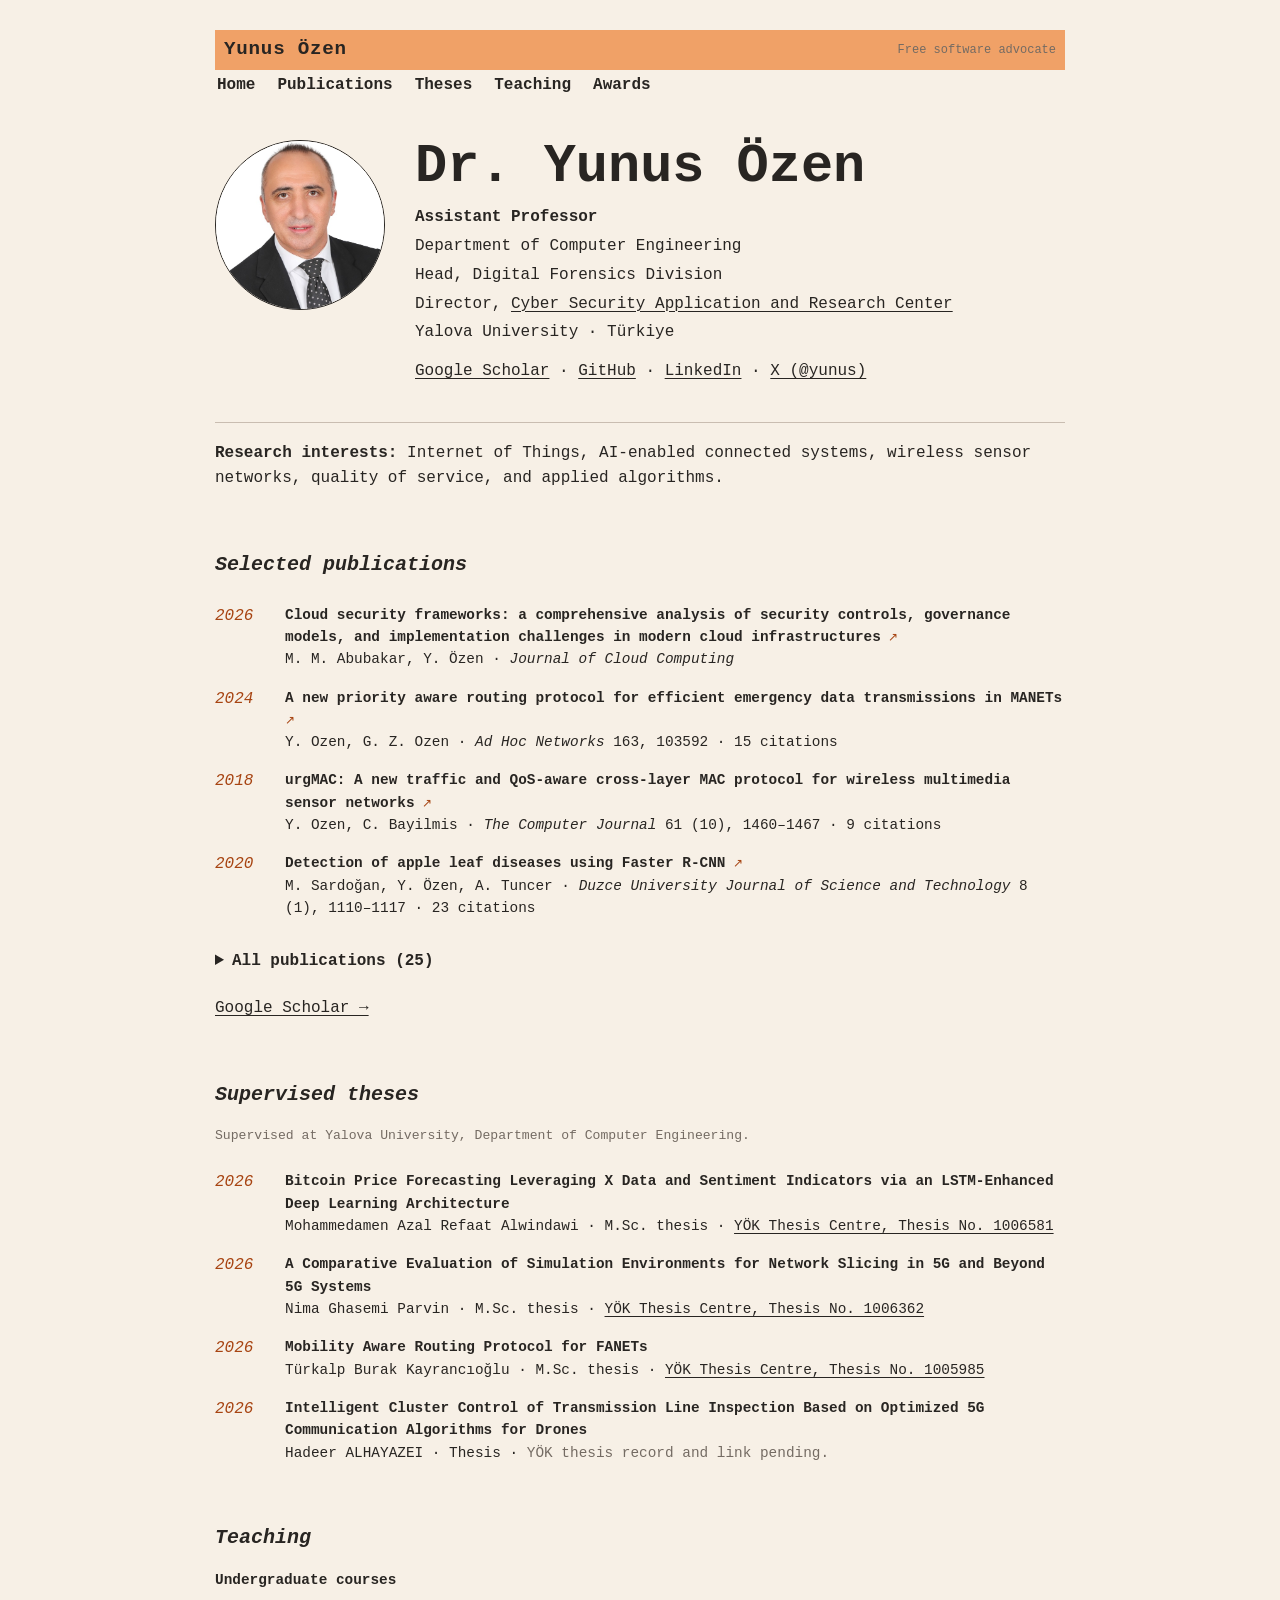
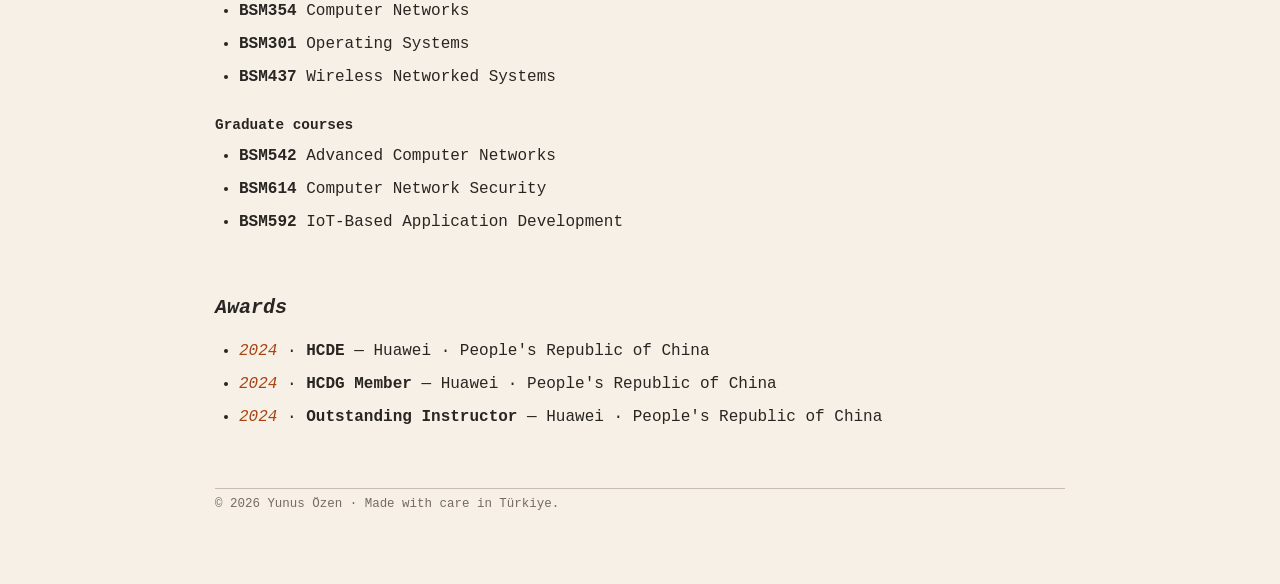
==== index.html @ 22c62c64 "Update publications from Google Scholar" ====
<!doctype html>
<html lang="en">
  <head>
    <meta charset="UTF-8" />
    <meta name="viewport" content="width=device-width, initial-scale=1" />
    <meta
      name="description"
      content="Dr. Yunus Özen — Assistant Professor in the Department of Computer Engineering at Yalova University."
    />
    <meta name="theme-color" content="#f7f0e6" />
    <meta property="og:title" content="Dr. Yunus Özen" />
    <meta property="og:description" content="Research, publications, and teaching." />
    <meta property="og:type" content="website" />
    <meta property="og:url" content="https://yunus.gen.tr/" />
    <title>Dr. Yunus Özen</title>
    <link rel="canonical" href="https://yunus.gen.tr/" />
    <link rel="stylesheet" href="styles.css" />
  </head>
  <body>
    <a class="skip-link" href="#content">Skip to content</a>

    <header class="site-header">
      <div class="header-topline">
        <a class="site-title" href="#top">Yunus Özen</a>
        <p class="site-tagline">Free software advocate</p>
      </div>
      <nav aria-label="Main navigation">
        <a href="#top">Home</a>
        <a href="#publications">Publications</a>
        <a href="#theses">Theses</a>
        <a href="#teaching">Teaching</a>
        <a href="#awards">Awards</a>
      </nav>
    </header>

    <main id="content">
      <section id="top" class="intro" aria-labelledby="page-title">
        <img
          class="profile-photo"
          src="assets/yunus-ozen.jpg"
          alt="Portrait of Dr. Yunus Özen"
          width="170"
          height="170"
        />
        <div class="profile-info">
          <h1 id="page-title">Dr. Yunus Özen</h1>
          <p><strong>Assistant Professor</strong></p>
          <p>Department of Computer Engineering</p>
          <p>Head, Digital Forensics Division</p>
          <p>
            Director,
            <a href="https://siber.yalova.edu.tr/" target="_blank" rel="noopener noreferrer"
              >Cyber Security Application and Research Center</a
            >
          </p>
          <p>Yalova University · Türkiye</p>
          <p class="links">
            <a href="https://scholar.google.com/citations?user=QwFekkYAAAAJ&hl=en"
              >Google Scholar</a
            >
            · <a href="https://github.com/yunusozen" rel="me">GitHub</a>
            ·
            <a
              href="https://www.linkedin.com/in/yunusozen/"
              target="_blank"
              rel="me noopener noreferrer"
              >LinkedIn</a
            >
            ·
            <a
              href="https://x.com/yunus"
              target="_blank"
              rel="me noopener noreferrer"
              >X (@yunus)</a
            >
          </p>
        </div>
        <p class="research-interests">
          <strong>Research interests:</strong> Internet of Things, AI-enabled connected
          systems, wireless sensor networks, quality of service, and applied algorithms.
        </p>
      </section>

      <section id="publications" aria-labelledby="publications-title">
        <h2 id="publications-title"><em>Selected publications</em></h2>

        <ul class="publication-list">
          <li>
            <time datetime="2026">2026</time>
            <span>
              <strong><a href="https://doi.org/10.1186/s13677-026-00989-0" target="_blank" rel="noopener noreferrer">Cloud security frameworks: a comprehensive analysis of security controls, governance models, and implementation challenges in modern cloud infrastructures</a></strong><br />
              M. M. Abubakar, Y. Özen · <em>Journal of Cloud Computing</em>
            </span>
          </li>
          <li>
            <time datetime="2024">2024</time>
            <span>
              <strong><a href="https://www.sciencedirect.com/science/article/pii/S1570870524002038" target="_blank" rel="noopener noreferrer">A new priority aware routing protocol for efficient emergency data transmissions in MANETs</a></strong><br />
              Y. Ozen, G. Z. Ozen · <em>Ad Hoc Networks</em> 163, 103592 · 15 citations
            </span>
          </li>
          <li>
            <time datetime="2018">2018</time>
            <span>
              <strong><a href="https://academic.oup.com/comjnl/article-abstract/61/10/1460/4781604" target="_blank" rel="noopener noreferrer">urgMAC: A new traffic and QoS-aware cross-layer MAC protocol for wireless multimedia sensor networks</a></strong><br />
              Y. Ozen, C. Bayilmis · <em>The Computer Journal</em> 61 (10), 1460–1467 · 9 citations
            </span>
          </li>
          <li>
            <time datetime="2020">2020</time>
            <span>
              <strong><a href="https://dergipark.org.tr/en/pub/dubited/article/648387?issue_id=49725" target="_blank" rel="noopener noreferrer">Detection of apple leaf diseases using Faster R-CNN</a></strong><br />
              M. Sardoğan, Y. Özen, A. Tuncer · <em>Duzce University Journal of Science and Technology</em> 8 (1), 1110–1117 · 23 citations
            </span>
          </li>
        </ul>

        <details class="all-publications">
          <summary>All publications (25)</summary>
          <ol class="full-publication-list">
            <li><time datetime="2026">2026</time><span><strong><a href="https://doi.org/10.1186/s13677-026-00989-0" target="_blank" rel="noopener noreferrer">Cloud security frameworks: a comprehensive analysis of security controls, governance models, and implementation challenges in modern cloud infrastructures</a></strong><br />M. M. Abubakar, Y. Özen · <em>Journal of Cloud Computing</em></span></li>
            <li><time datetime="2026">2026</time><span><strong><a href="https://journals.zuj.edu.jo/ijasca/PapersUploaded/2026.1.18.pdf" target="_blank" rel="noopener noreferrer">Bitcoin Price Forecasting Leveraging X Data and Sentiment Indicators Via an LSTM-Enhanced Deep Learning Architecture</a></strong><br />Y. Ozen, M. A. A. Alwindawi · 1 citation</span></li>
            <li><time datetime="2026">2026</time><span><strong><a href="https://dergipark.org.tr/en/pub/bseufbd/article/1756289" target="_blank" rel="noopener noreferrer">Data Privacy in Machine Learning: Challenges and Federated Learning Solutions</a></strong><br />G. Z. Özen, Y. Özen</span></li>
            <li><time datetime="2025">2025</time><span><strong><a href="https://advance.sagepub.com/doi/abs/10.31124/advance.175385216.61105917" target="_blank" rel="noopener noreferrer">Forecasting Bitcoin Prices Using LSTM and Sentiment Analysis: A Hybrid Deep Learning Approach with X Data</a></strong><br />Y. Ozen, M. A. Alwindawi</span></li>
            <li><time datetime="2024">2024</time><span><strong><a href="https://www.sciencedirect.com/science/article/pii/S1570870524002038" target="_blank" rel="noopener noreferrer">A new priority aware routing protocol for efficient emergency data transmissions in MANETs</a></strong><br />Y. Ozen, G. Z. Ozen · 15 citations</span></li>
            <li><time datetime="2023">2023</time><span><strong><a href="https://dergipark.org.tr/en/pub/bbd/article/1370639" target="_blank" rel="noopener noreferrer">Transformer Kodlayıcı ve Zaman-Frekans Görüntüleri Kullanarak Otomatik Uyku Evreleri Sınıflandırması</a></strong><br />G. Z. Ozen, Y. Ozen</span></li>
            <li><time datetime="2023">2023</time><span><strong><a href="https://scholar.google.com/citations?view_op=view_citation&amp;hl=en&amp;user=QwFekkYAAAAJ&amp;pagesize=100&amp;citation_for_view=QwFekkYAAAAJ:W7OEmFMy1HYC" target="_blank" rel="noopener noreferrer">Bluetooth Low Energy ile Ses Yayını ve Multimedya Destekli Haberleşme</a></strong><br />F. Balki, R. Aslantas, F. Toptas, E. Gümüşkaynak, T. Çelik, Y. Ozen</span></li>
            <li><time datetime="2022">2022</time><span><strong><a href="https://scholar.google.com/citations?view_op=view_citation&amp;hl=en&amp;user=QwFekkYAAAAJ&amp;pagesize=100&amp;citation_for_view=QwFekkYAAAAJ:YsMSGLbcyi4C" target="_blank" rel="noopener noreferrer">Giyilebilir EEG Cihazı Yardımıyla Otomatik Uyku Evrelemesi</a></strong><br />Y. Özen, G. Z. Özen</span></li>
            <li><time datetime="2022">2022</time><span><strong><a href="https://scholar.google.com/citations?view_op=view_citation&amp;hl=en&amp;user=QwFekkYAAAAJ&amp;pagesize=100&amp;citation_for_view=QwFekkYAAAAJ:eQOLeE2rZwMC" target="_blank" rel="noopener noreferrer">İnsansız Hava Aracı Sürüleri İçin Yönlendirme Protokolü Tasarımı ve Gerçeklenmesi</a></strong><br />T. B. Kayrancıoğlu, Y. Özen</span></li>
            <li><time datetime="2021">2021</time><span><strong><a href="https://scholar.google.com/citations?view_op=view_citation&amp;hl=en&amp;user=QwFekkYAAAAJ&amp;pagesize=100&amp;citation_for_view=QwFekkYAAAAJ:zYLM7Y9cAGgC" target="_blank" rel="noopener noreferrer">Artificial Bee Colony algorithm based hyper-parameter optimization for convolutional neural networks</a></strong><br />K. Özdemir, Y. Özen, A. Tuncer · 2 citations</span></li>
            <li><time datetime="2021">2021</time><span><strong><a href="https://scholar.google.com/citations?view_op=view_citation&amp;hl=en&amp;user=QwFekkYAAAAJ&amp;pagesize=100&amp;citation_for_view=QwFekkYAAAAJ:WF5omc3nYNoC" target="_blank" rel="noopener noreferrer">Sleep Analysis Using Smart Wearable Devices</a></strong><br />G. Z. Ozen, Y. Ozen</span></li>
            <li><time datetime="2020">2020</time><span><strong><a href="https://dergipark.org.tr/en/pub/dubited/article/648387?issue_id=49725" target="_blank" rel="noopener noreferrer">Detection of apple leaf diseases using Faster R-CNN</a></strong><br />M. Sardoğan, Y. Özen, A. Tuncer · 23 citations</span></li>
            <li><time datetime="2020">2020</time><span><strong><a href="https://scholar.google.com/citations?view_op=view_citation&amp;hl=en&amp;user=QwFekkYAAAAJ&amp;pagesize=100&amp;citation_for_view=QwFekkYAAAAJ:Se3iqnhoufwC" target="_blank" rel="noopener noreferrer">Faster R-CNN Kullanarak Elma Yaprağı Hastalıklarının Tespiti</a></strong><br />M. Sardoğan, Y. Özen, A. Tuncer · 6 citations</span></li>
            <li><time datetime="2020">2020</time><span><strong><a href="https://dergipark.org.tr/en/pub/saucis/issue/56299/731628" target="_blank" rel="noopener noreferrer">A Convolutional Neural Network Based on Raw Single Channel EEG for Automatic Sleep Staging</a></strong><br />G. Özen, R. Sultanov, Y. Özen, Z. Y. Güneş · 4 citations</span></li>
            <li><time datetime="2020">2020</time><span><strong><a href="https://scholar.google.com/citations?view_op=view_citation&amp;hl=en&amp;user=QwFekkYAAAAJ&amp;pagesize=100&amp;citation_for_view=QwFekkYAAAAJ:ufrVoPGSRksC" target="_blank" rel="noopener noreferrer">Hareketli-Acil Tasarsız Ağlar İçin Öncelik Farkındalıklı Yeni Bir Yönlendirme Protokolü</a></strong><br />O. Ozkaya, Y. Ozen, A. Tepecik</span></li>
            <li><time datetime="2019">2019</time><span><strong><a href="https://dergipark.org.tr/en/doi/10.16984/saufenbilder.477446" target="_blank" rel="noopener noreferrer">Performance comparison and analysis of Linux block I/O schedulers on SSD</a></strong><br />Y. Ozen, A. Yildirim · 4 citations</span></li>
            <li><time datetime="2019">2019</time><span><strong><a href="https://scholar.google.com/citations?view_op=view_citation&amp;hl=en&amp;user=QwFekkYAAAAJ&amp;pagesize=100&amp;citation_for_view=QwFekkYAAAAJ:_FxGoFyzp5QC" target="_blank" rel="noopener noreferrer">Evrişimsel Sinir Ağları ile Borsa Endeksinin Yön Tahmini</a></strong><br />Y. Özen, A. Tuncer</span></li>
            <li><time datetime="2018">2018</time><span><strong><a href="https://ieeexplore.ieee.org/abstract/document/8566635/" target="_blank" rel="noopener noreferrer">Plant leaf disease detection and classification based on CNN with LVQ algorithm</a></strong><br />M. Sardogan, A. Tuncer, Y. Ozen · 687 citations</span></li>
            <li><time datetime="2018">2018</time><span><strong><a href="https://scholar.google.com/citations?view_op=view_citation&amp;hl=en&amp;user=QwFekkYAAAAJ&amp;pagesize=100&amp;citation_for_view=QwFekkYAAAAJ:hqOjcs7Dif8C" target="_blank" rel="noopener noreferrer">2018 3rd International Conference on Computer Science and Engineering (UBMK)</a></strong><br />M. Sardogan, A. Tuncer, Y. Ozen · 16 citations</span></li>
            <li><time datetime="2018">2018</time><span><strong><a href="https://academic.oup.com/comjnl/article-abstract/61/10/1460/4781604" target="_blank" rel="noopener noreferrer">urgMAC: A new traffic and QoS-aware cross-layer MAC protocol for wireless multimedia sensor networks</a></strong><br />Y. Ozen, C. Bayilmis · 9 citations</span></li>
            <li><time datetime="2018">2018</time><span><strong><a href="https://search.proquest.com/openview/28bd0afc41b4b9f89f895906b0e08953/1?pq-origsite=gscholar&amp;cbl=2026366&amp;diss=y" target="_blank" rel="noopener noreferrer">Kablosuz Çokluortam Algılayıcı Ağlar İçin QoS Destekli ve Uyarlanabilir MAC Protokolü Tasarımı</a></strong><br />Y. Özen</span></li>
            <li><time datetime="2015">2015</time><span><strong><a href="https://ieeexplore.ieee.org/abstract/document/7182662/" target="_blank" rel="noopener noreferrer">Android based energy aware real-time location tracking system</a></strong><br />Y. Ozen, O. Ozdemir, N. Bandirmali · 9 citations</span></li>
            <li><time datetime="2015">2015</time><span><strong><a href="https://ieeexplore.ieee.org/abstract/document/7130343/" target="_blank" rel="noopener noreferrer">Two tiered service differentiation mechanism for wireless multimedia sensor network MAC layers</a></strong><br />Y. Özen, N. Bandırmalı, C. Bayılmış · 9 citations</span></li>
            <li><time datetime="2014">2014</time><span><strong><a href="https://ieeexplore.ieee.org/abstract/document/6997561/" target="_blank" rel="noopener noreferrer">Two tiered service differentiation and data rate adjustment scheme for WMSNs cross layer MAC</a></strong><br />Y. Ozen, C. Bayilmis, N. Bandirmali, I. Erturk · 6 citations</span></li>
            <li><time datetime="2011">2011</time><span><strong><a href="https://scholar.google.com/citations?view_op=view_citation&amp;hl=en&amp;user=QwFekkYAAAAJ&amp;pagesize=100&amp;citation_for_view=QwFekkYAAAAJ:Tyk-4Ss8FVUC" target="_blank" rel="noopener noreferrer">E-devlet uygulaması çalışanlarına yönelik tümleşik E-öğrenme katmanı</a></strong><br />Y. Özen</span></li>
          </ol>
        </details>

        <p>
          <a href="https://scholar.google.com/citations?user=QwFekkYAAAAJ&hl=en"
            >Google Scholar →</a
          >
        </p>
      </section>

      <section id="theses" aria-labelledby="theses-title">
        <h2 id="theses-title"><em>Supervised theses</em></h2>
        <p class="small">Supervised at Yalova University, Department of Computer Engineering.</p>

        <ol class="thesis-list">
          <li>
            <time datetime="2026">2026</time>
            <span>
              <strong>Bitcoin Price Forecasting Leveraging X Data and Sentiment Indicators via an LSTM-Enhanced Deep Learning Architecture</strong><br />
              Mohammedamen Azal Refaat Alwindawi · M.Sc. thesis ·
              <a href="https://tez.yok.gov.tr/UlusalTezMerkezi/tarama.jsp" target="_blank" rel="noopener noreferrer" aria-label="Search YÖK Thesis Centre for thesis number 1006581">YÖK Thesis Centre, Thesis No. 1006581</a>
            </span>
          </li>
          <li>
            <time datetime="2026">2026</time>
            <span>
              <strong>A Comparative Evaluation of Simulation Environments for Network Slicing in 5G and Beyond 5G Systems</strong><br />
              Nima Ghasemi Parvin · M.Sc. thesis ·
              <a href="https://tez.yok.gov.tr/UlusalTezMerkezi/tarama.jsp" target="_blank" rel="noopener noreferrer" aria-label="Search YÖK Thesis Centre for thesis number 1006362">YÖK Thesis Centre, Thesis No. 1006362</a>
            </span>
          </li>
          <li>
            <time datetime="2026">2026</time>
            <span>
              <strong>Mobility Aware Routing Protocol for FANETs</strong><br />
              Türkalp Burak Kayrancıoğlu · M.Sc. thesis ·
              <a href="https://tez.yok.gov.tr/UlusalTezMerkezi/tarama.jsp" target="_blank" rel="noopener noreferrer" aria-label="Search YÖK Thesis Centre for thesis number 1005985">YÖK Thesis Centre, Thesis No. 1005985</a>
            </span>
          </li>
          <li>
            <time datetime="2026">2026</time>
            <span>
              <strong>Intelligent Cluster Control of Transmission Line Inspection Based on Optimized 5G Communication Algorithms for Drones</strong><br />
              Hadeer ALHAYAZEI · Thesis · <span class="small">YÖK thesis record and link pending.</span>
            </span>
          </li>
        </ol>
      </section>

      <section id="teaching" aria-labelledby="teaching-title">
        <h2 id="teaching-title"><em>Teaching</em></h2>
        <div class="course-group">
          <h3>Undergraduate courses</h3>
          <ul class="course-list">
            <li><strong>BSM354</strong> Computer Networks</li>
            <li><strong>BSM301</strong> Operating Systems</li>
            <li><strong>BSM437</strong> Wireless Networked Systems</li>
          </ul>
        </div>
        <div class="course-group">
          <h3>Graduate courses</h3>
          <ul class="course-list">
            <li><strong>BSM542</strong> Advanced Computer Networks</li>
            <li><strong>BSM614</strong> Computer Network Security</li>
            <li><strong>BSM592</strong> IoT-Based Application Development</li>
          </ul>
        </div>
      </section>

      <section id="awards" aria-labelledby="awards-title">
        <h2 id="awards-title"><em>Awards</em></h2>
        <ul class="awards-list">
          <li><time datetime="2024">2024</time> · <strong>HCDE</strong> — Huawei · People's Republic of China</li>
          <li><time datetime="2024">2024</time> · <strong>HCDG Member</strong> — Huawei · People's Republic of China</li>
          <li><time datetime="2024">2024</time> · <strong>Outstanding Instructor</strong> — Huawei · People's Republic of China</li>
        </ul>
      </section>
    </main>

    <footer>
      <hr />
      <p>© <span id="year">2026</span> Yunus Özen · Made with care in Türkiye.</p>
    </footer>

    <script>
      document.querySelector("#year").textContent = new Date().getFullYear();
    </script>
  </body>
</html>
---- styles.css ----
:root {
  color-scheme: light;
  --background: #f7f0e6;
  --text: #282522;
  --muted: #746b63;
  --accent: #f0a167;
  --accent-dark: #a74412;
  --line: #c9bdb1;
  --mono: ui-monospace, "SFMono-Regular", Menlo, Monaco, Consolas, monospace;
}

* {
  box-sizing: border-box;
}

html {
  scroll-behavior: smooth;
}

body {
  width: min(850px, calc(100% - 32px));
  margin: 30px auto 70px;
  background: var(--background);
  color: var(--text);
  font-family: var(--mono);
  font-size: 16px;
  line-height: 1.55;
}

a {
  color: inherit;
  text-decoration-thickness: 1px;
  text-underline-offset: 3px;
  transition: background-color 120ms ease, color 120ms ease;
}

a:hover,
a:focus-visible {
  background-color: var(--accent);
  color: var(--text);
}

.skip-link {
  position: fixed;
  top: 10px;
  left: 10px;
  padding: 6px 10px;
  background: var(--text);
  color: white;
  transform: translateY(-160%);
}

.skip-link:focus {
  transform: translateY(0);
}

.site-header {
  margin-bottom: 42px;
}

.header-topline {
  display: flex;
  align-items: center;
  justify-content: space-between;
  gap: 18px;
  width: 100%;
  padding: 5px 9px;
  background: var(--accent);
}

.site-title {
  display: block;
  font-size: 1.2rem;
  font-weight: 700;
  letter-spacing: 0.04em;
  text-decoration: none;
}

.site-title:hover,
.site-title:focus-visible {
  background: transparent;
}

.site-tagline {
  margin: 0;
  color: var(--muted);
  font-size: 0.75rem;
  text-align: right;
}

nav {
  display: flex;
  flex-wrap: wrap;
  gap: 18px;
  padding-top: 3px;
  font-weight: 700;
}

nav a {
  padding-inline: 2px;
  text-decoration: none;
}

main > section {
  margin-bottom: 58px;
  scroll-margin-top: 24px;
}

.intro {
  display: grid;
  grid-template-columns: 170px 1fr;
  align-items: start;
  gap: 30px;
}

.profile-photo {
  width: 170px;
  height: 170px;
  border: 1px solid var(--text);
  border-radius: 50%;
  object-fit: cover;
  object-position: center 20%;
}

.profile-info p {
  margin-bottom: 4px;
}

.profile-info .links {
  margin-top: 14px;
}

.research-interests {
  grid-column: 1 / -1;
  margin: 4px 0 0;
  padding-top: 18px;
  border-top: 1px solid var(--line);
}

h1,
h2,
p {
  margin-top: 0;
}

h1 {
  margin-bottom: 12px;
  font-size: clamp(2rem, 7vw, 3.35rem);
  line-height: 1;
}

h2 {
  margin-bottom: 16px;
  font-size: 1.25rem;
}

.links {
  margin-bottom: 0;
}

.small {
  color: var(--muted);
  font-size: 0.82rem;
}

.publication-list {
  margin: 24px 0;
  padding: 0;
  list-style: none;
}

.publication-list li,
.thesis-list li {
  display: grid;
  grid-template-columns: 56px 1fr;
  gap: 14px;
  margin-bottom: 16px;
}

.publication-list time,
.thesis-list time {
  color: var(--accent-dark);
  font-style: italic;
}

.publication-list span,
.thesis-list span {
  font-size: 0.9rem;
}

.publication-list strong > a,
.full-publication-list strong > a {
  text-decoration: none;
}

.publication-list strong > a:hover,
.publication-list strong > a:focus-visible,
.full-publication-list strong > a:hover,
.full-publication-list strong > a:focus-visible {
  background-color: var(--accent);
  color: var(--text);
}

.publication-list strong > a::after,
.full-publication-list strong > a::after {
  content: " ↗";
  color: var(--accent-dark);
  font-size: 0.82em;
  font-weight: 400;
}

.all-publications {
  margin: 30px 0 22px;
}

.thesis-list {
  margin: 24px 0 0;
  padding: 0;
  list-style: none;
}

.all-publications summary {
  cursor: pointer;
  font-weight: 700;
}

.full-publication-list {
  margin: 22px 0 0;
  padding: 0;
  list-style: none;
}

.full-publication-list li {
  display: grid;
  grid-template-columns: 56px 1fr;
  gap: 14px;
  margin-bottom: 16px;
}

.full-publication-list time {
  color: var(--accent-dark);
  font-style: italic;
}

.full-publication-list span {
  font-size: 0.9rem;
}

.awards-list {
  margin: 0;
}

.awards-list time {
  color: var(--accent-dark);
  font-style: italic;
}

.course-group + .course-group {
  margin-top: 24px;
}

.course-group h3 {
  margin: 0 0 8px;
  font-size: 0.9rem;
}

.course-list {
  margin: 0;
}

ul {
  padding-left: 24px;
}

li + li {
  margin-top: 8px;
}

footer {
  color: var(--muted);
  font-size: 0.78rem;
}

hr {
  border: 0;
  border-top: 1px solid var(--line);
}

.error-page {
  display: flex;
  min-height: 75vh;
  flex-direction: column;
  justify-content: center;
}

.error-page .kicker {
  color: var(--accent-dark);
  font-weight: 700;
}

.error-page .primary-link {
  align-self: flex-start;
  padding: 5px 8px;
  background: var(--accent);
}

@media (max-width: 600px) {
  body {
    margin-top: 16px;
    font-size: 15px;
  }

  .site-header {
    margin-bottom: 34px;
  }

  .header-topline {
    align-items: center;
    flex-direction: row;
    gap: 12px;
  }

  .site-tagline {
    font-size: 0.66rem;
    text-align: right;
  }

  .intro {
    grid-template-columns: 1fr;
    gap: 22px;
  }

  .profile-photo {
    width: 132px;
    height: 132px;
  }

  .publication-list li,
  .thesis-list li {
    grid-template-columns: 48px 1fr;
    gap: 10px;
  }

  .full-publication-list li {
    grid-template-columns: 48px 1fr;
    gap: 10px;
  }
}

@media (prefers-reduced-motion: reduce) {
  html {
    scroll-behavior: auto;
  }
}
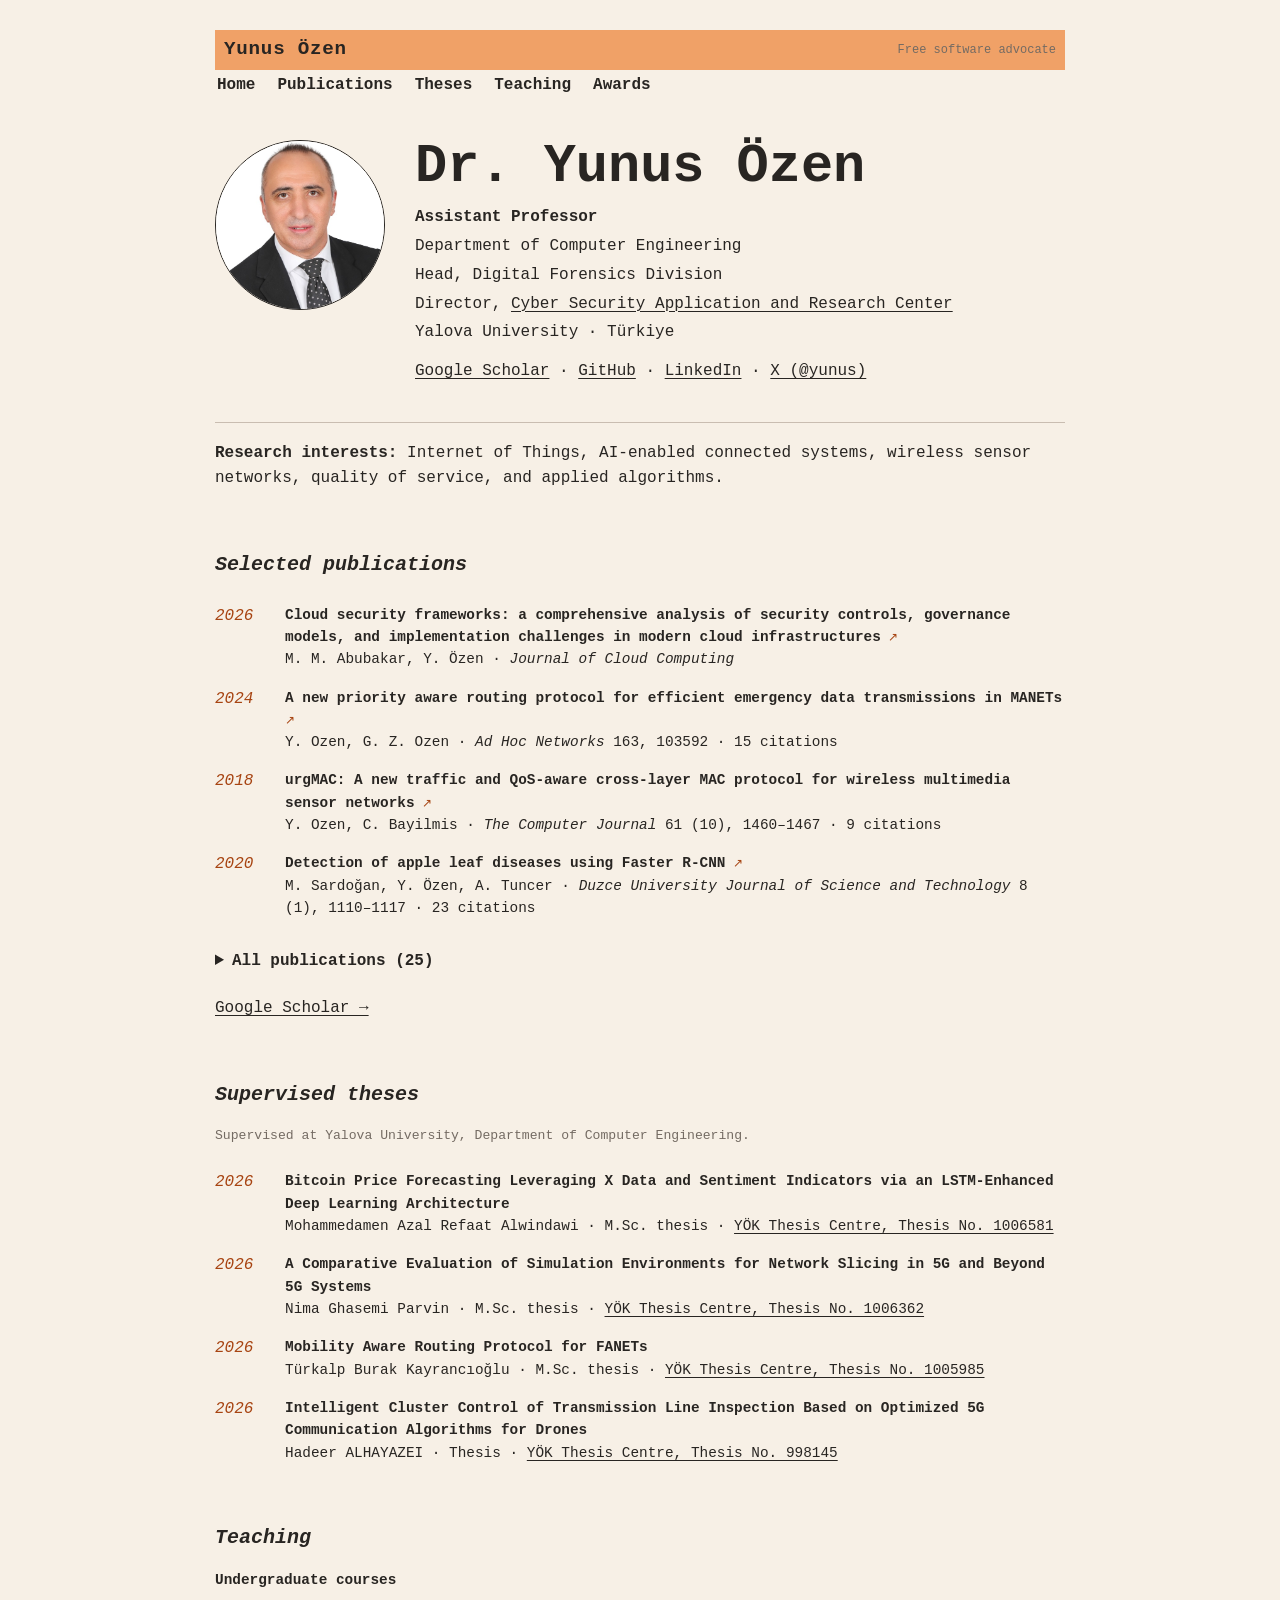
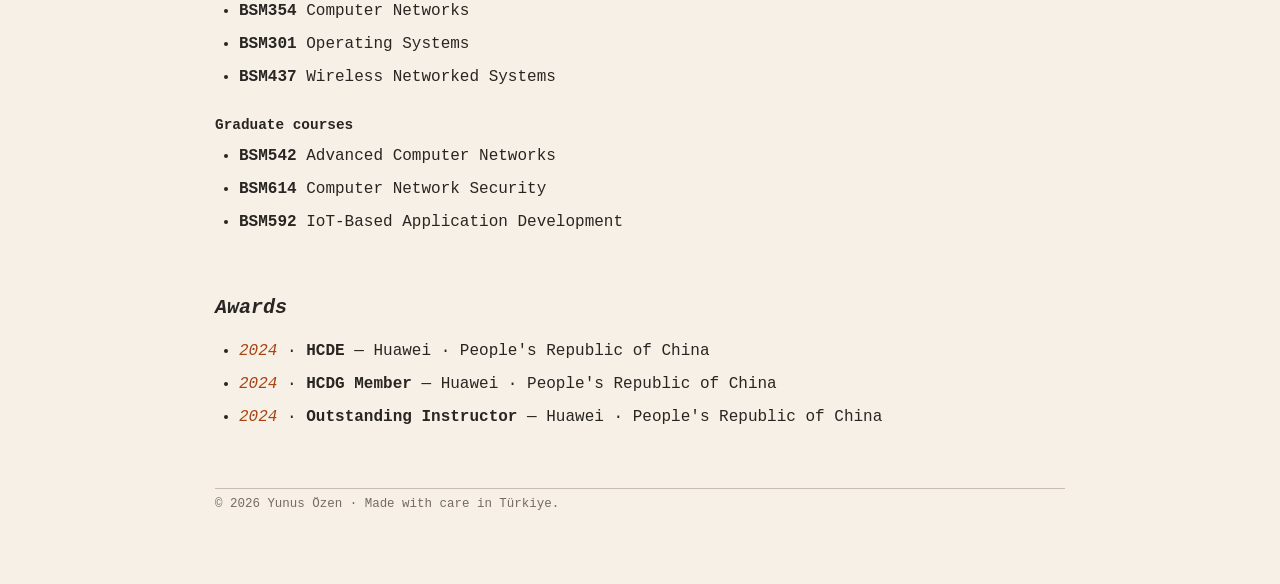
==== commit 4cf3fc42: "Add Hadeer thesis record" ====
--- a/index.html
+++ b/index.html
@@ -186,7 +186,8 @@
             <time datetime="2026">2026</time>
             <span>
               <strong>Intelligent Cluster Control of Transmission Line Inspection Based on Optimized 5G Communication Algorithms for Drones</strong><br />
-              Hadeer ALHAYAZEI · Thesis · <span class="small">YÖK thesis record and link pending.</span>
+              Hadeer ALHAYAZEI · Thesis ·
+              <a href="https://tez.yok.gov.tr/UlusalTezMerkezi/tarama.jsp" target="_blank" rel="noopener noreferrer" aria-label="Search YÖK Thesis Centre for thesis number 998145">YÖK Thesis Centre, Thesis No. 998145</a>
             </span>
           </li>
         </ol>
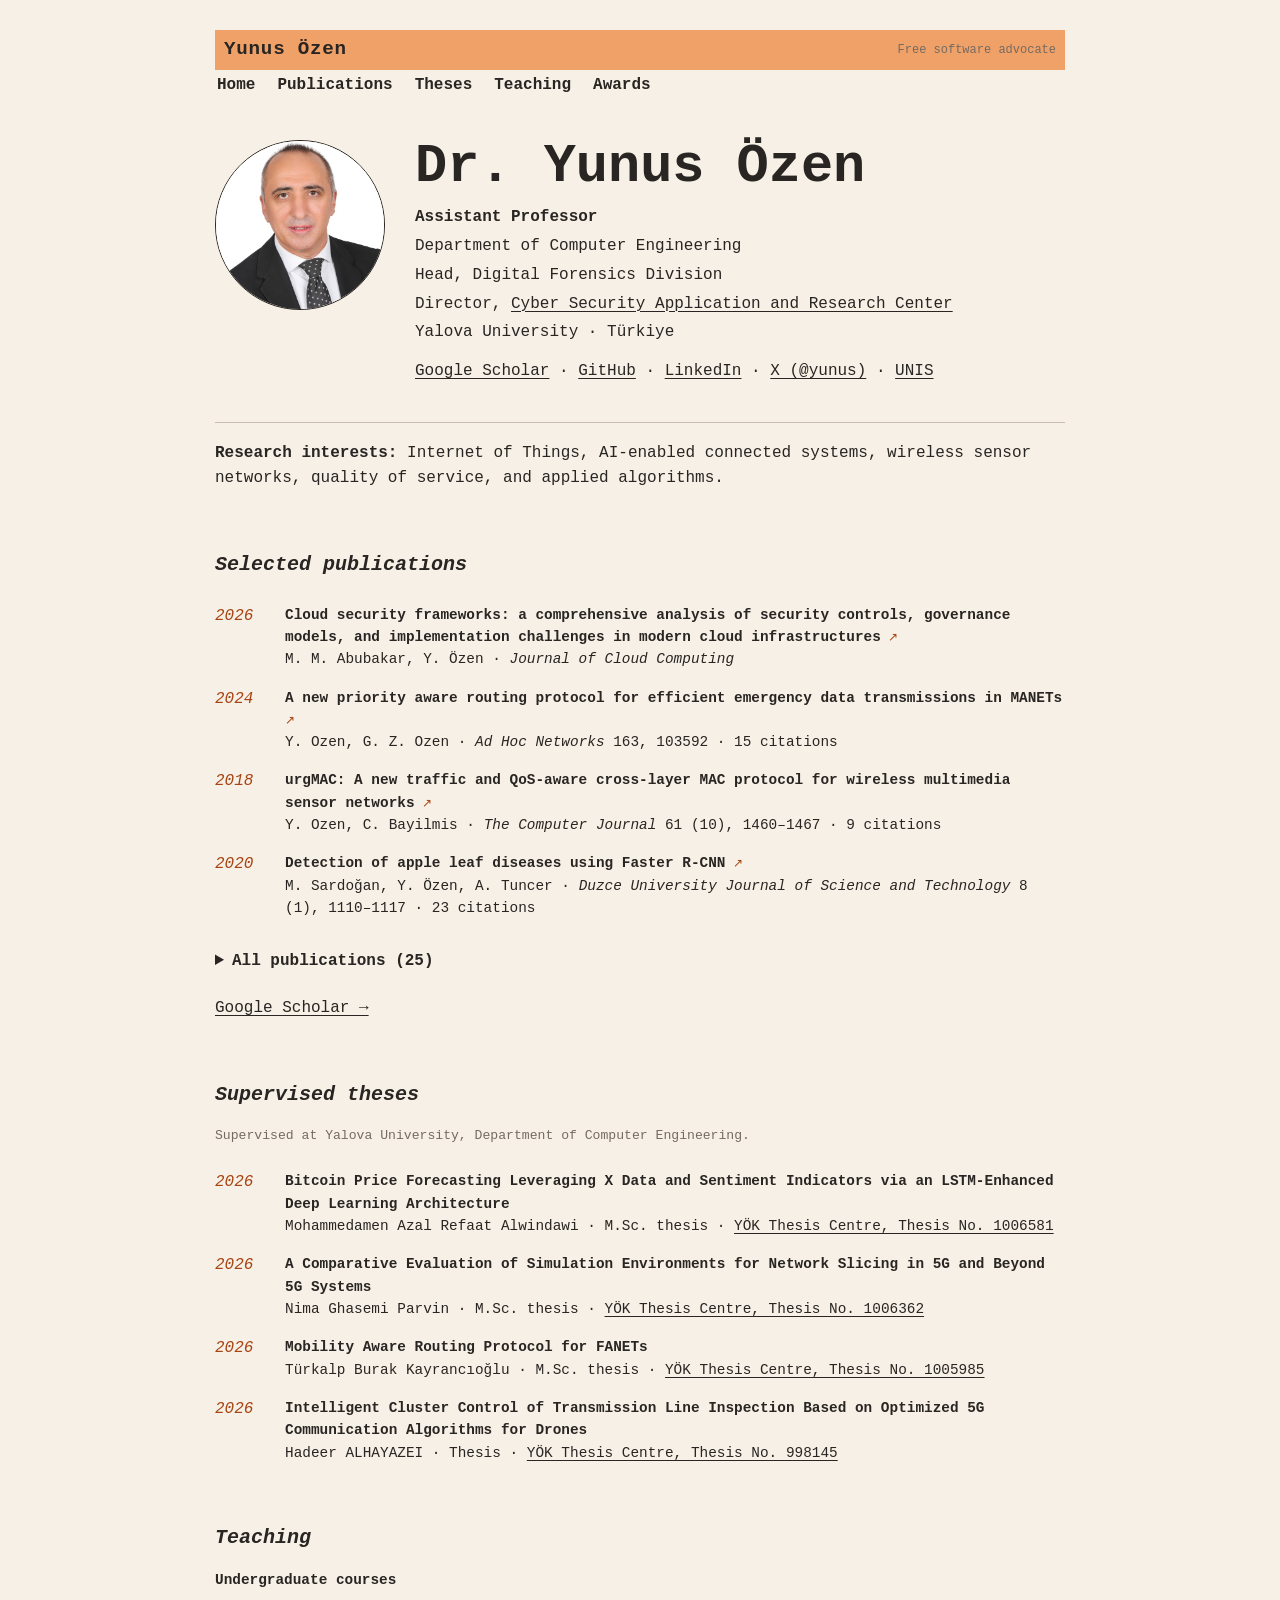
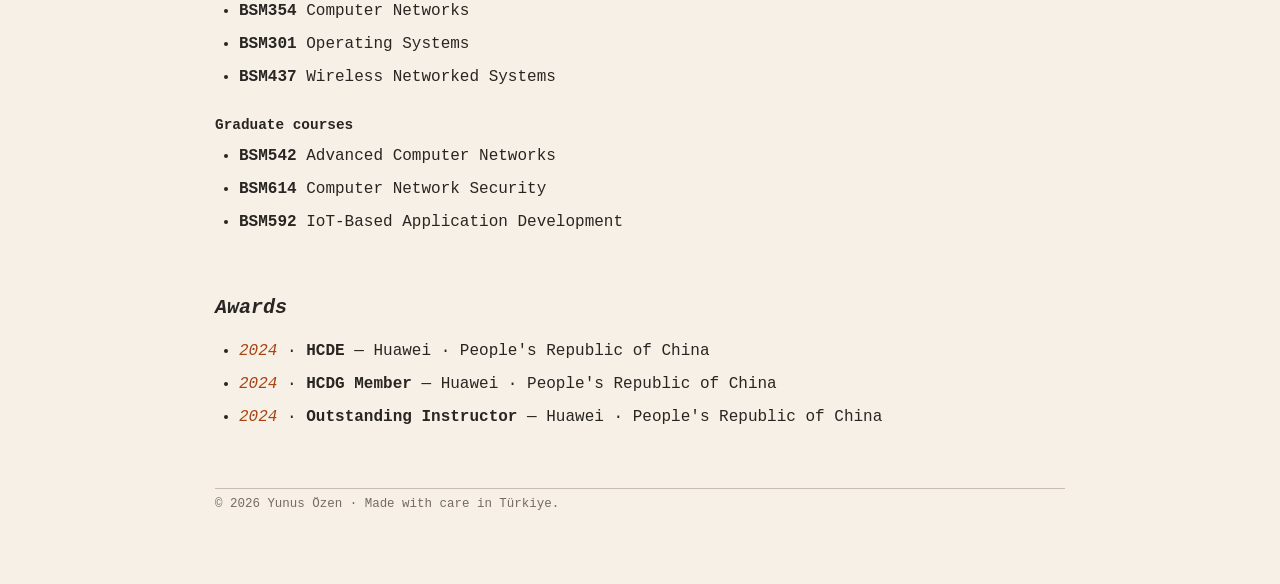
==== commit 6d950116: "Add UNIS profile link" ====
--- a/index.html
+++ b/index.html
@@ -72,6 +72,13 @@
               target="_blank"
               rel="me noopener noreferrer"
               >X (@yunus)</a
+            >
+            ·
+            <a
+              href="https://unis.yalova.edu.tr/akademisyen-detay/yunus.ozen/lang=en"
+              target="_blank"
+              rel="me noopener noreferrer"
+              >UNIS</a
             >
           </p>
         </div>
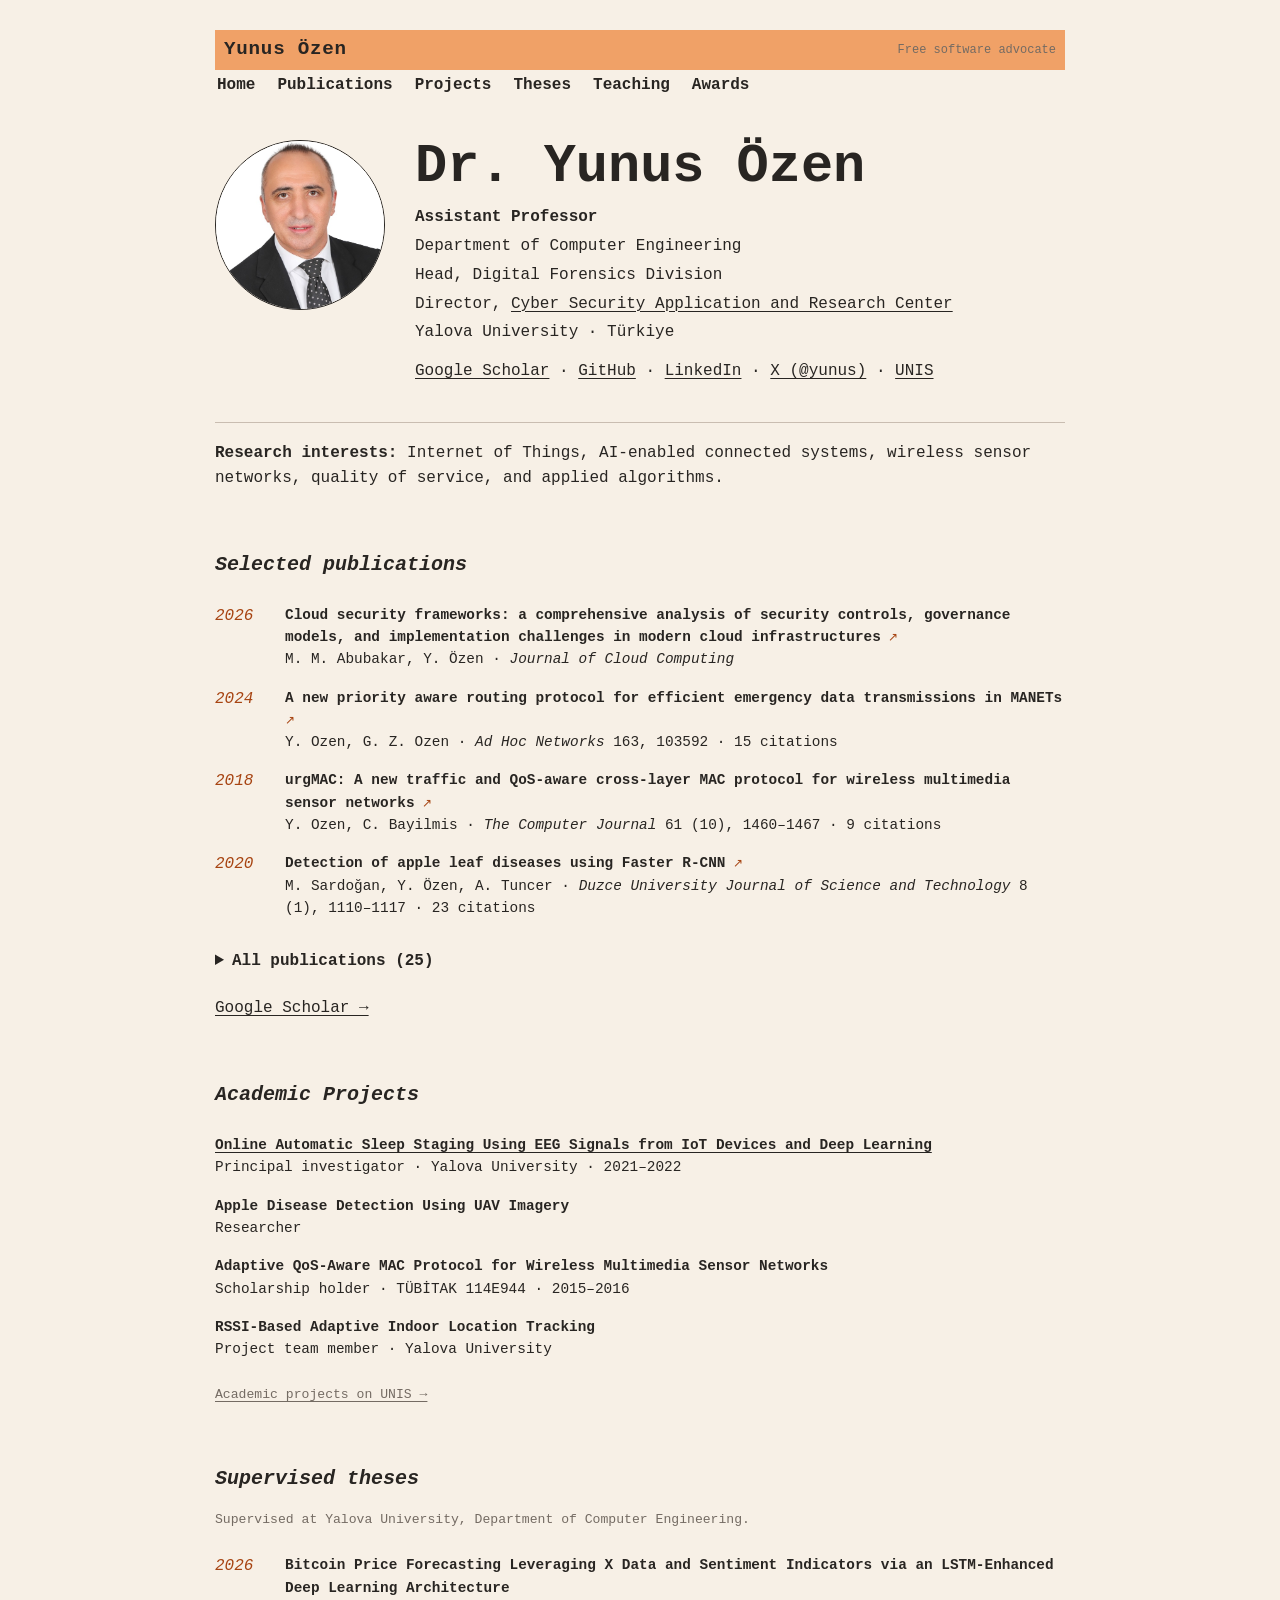
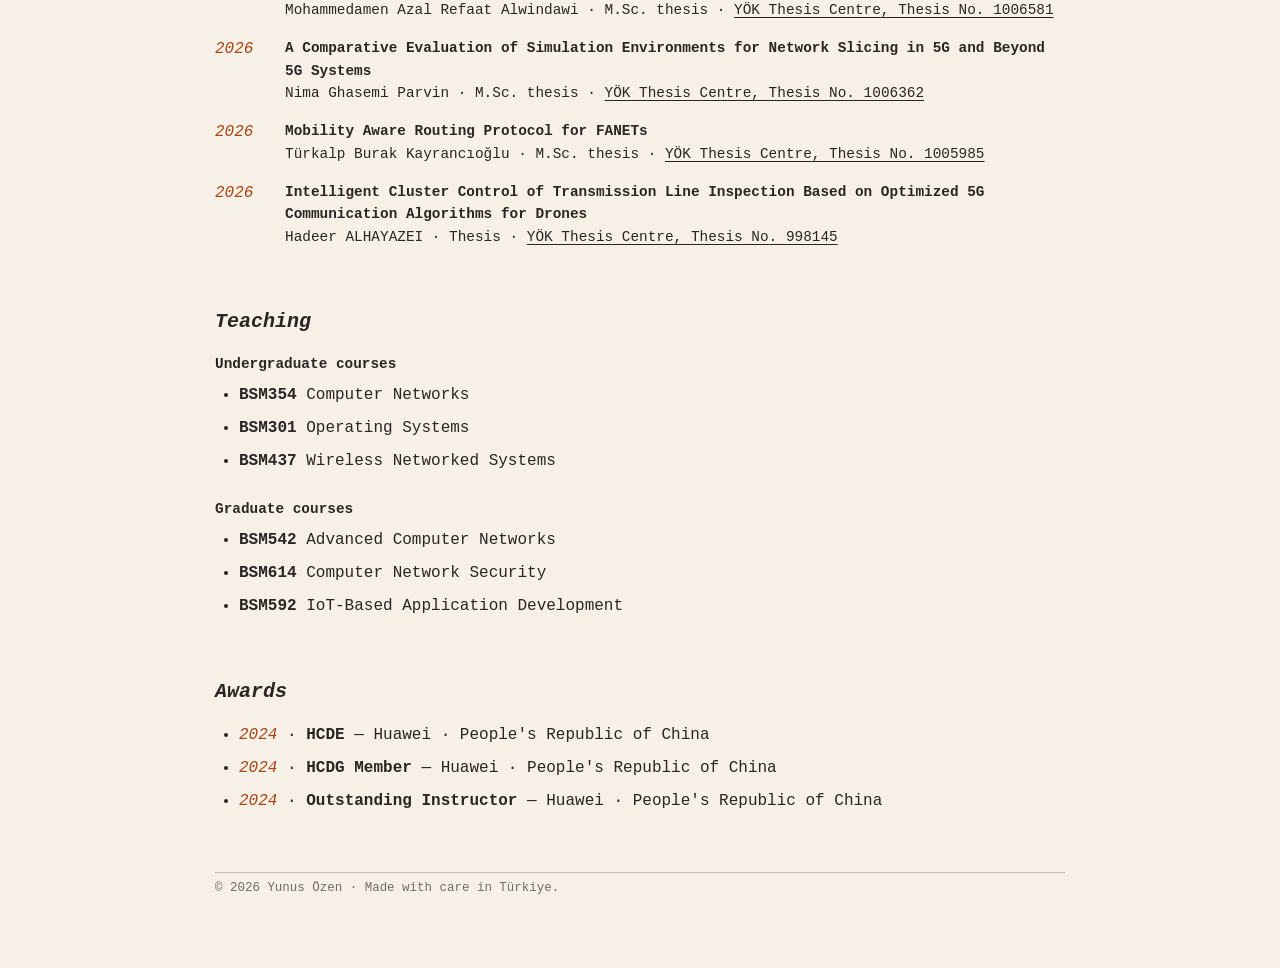
==== commit 68757c35: "Add academic projects section" ====
--- a/index.html
+++ b/index.html
@@ -27,6 +27,7 @@
       <nav aria-label="Main navigation">
         <a href="#top">Home</a>
         <a href="#publications">Publications</a>
+        <a href="#projects">Projects</a>
         <a href="#theses">Theses</a>
         <a href="#teaching">Teaching</a>
         <a href="#awards">Awards</a>
@@ -160,6 +161,29 @@
         </p>
       </section>
 
+      <section id="projects" aria-labelledby="projects-title">
+        <h2 id="projects-title"><em>Academic Projects</em></h2>
+        <ul class="project-list">
+          <li>
+            <strong><a href="https://unis.yalova.edu.tr/proje-detay/2_CJSnDm_11/nesnelerin-interneti-cihazlarindan-elde-edilen-eeg-sinyalleri-kullanilarak-derin-ogrenme-aglari-ile-otomatik-uyku-evrelemesi-yapan-cevrimici-sistemin-tasarimi-ve-gerceklestirilmesi" target="_blank" rel="noopener noreferrer">Online Automatic Sleep Staging Using EEG Signals from IoT Devices and Deep Learning</a></strong><br />
+            Principal investigator · Yalova University · 2021–2022
+          </li>
+          <li>
+            <strong>Apple Disease Detection Using UAV Imagery</strong><br />
+            Researcher
+          </li>
+          <li>
+            <strong>Adaptive QoS-Aware MAC Protocol for Wireless Multimedia Sensor Networks</strong><br />
+            Scholarship holder · TÜBİTAK 114E944 · 2015–2016
+          </li>
+          <li>
+            <strong>RSSI-Based Adaptive Indoor Location Tracking</strong><br />
+            Project team member · Yalova University
+          </li>
+        </ul>
+        <p class="small"><a href="https://unis.yalova.edu.tr/akademisyen-detay/calismalar/yunus.ozen/Tur%3DKisiProje" target="_blank" rel="noopener noreferrer">Academic projects on UNIS →</a></p>
+      </section>
+
       <section id="theses" aria-labelledby="theses-title">
         <h2 id="theses-title"><em>Supervised theses</em></h2>
         <p class="small">Supervised at Yalova University, Department of Computer Engineering.</p>
--- a/styles.css
+++ b/styles.css
@@ -219,6 +219,17 @@
   list-style: none;
 }
 
+.project-list {
+  margin: 24px 0;
+  padding: 0;
+  list-style: none;
+  font-size: 0.9rem;
+}
+
+.project-list li + li {
+  margin-top: 16px;
+}
+
 .all-publications summary {
   cursor: pointer;
   font-weight: 700;
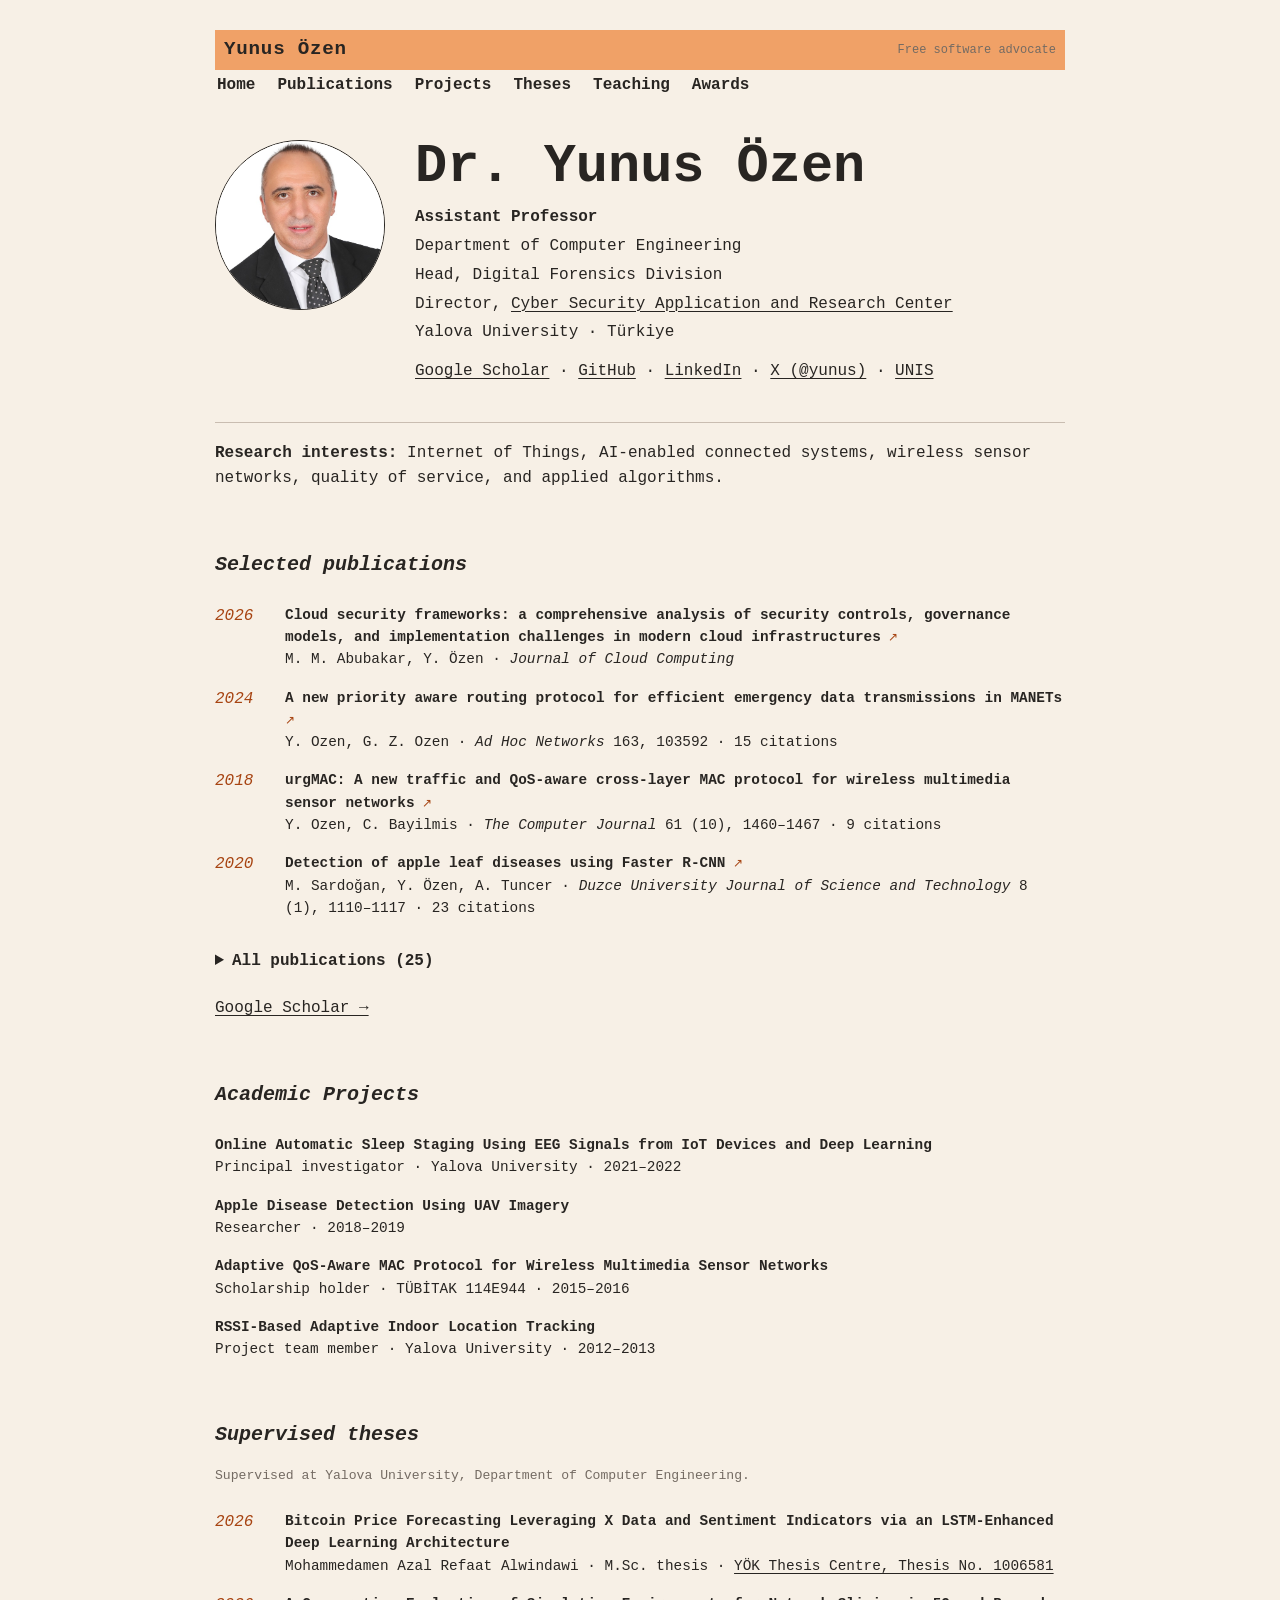
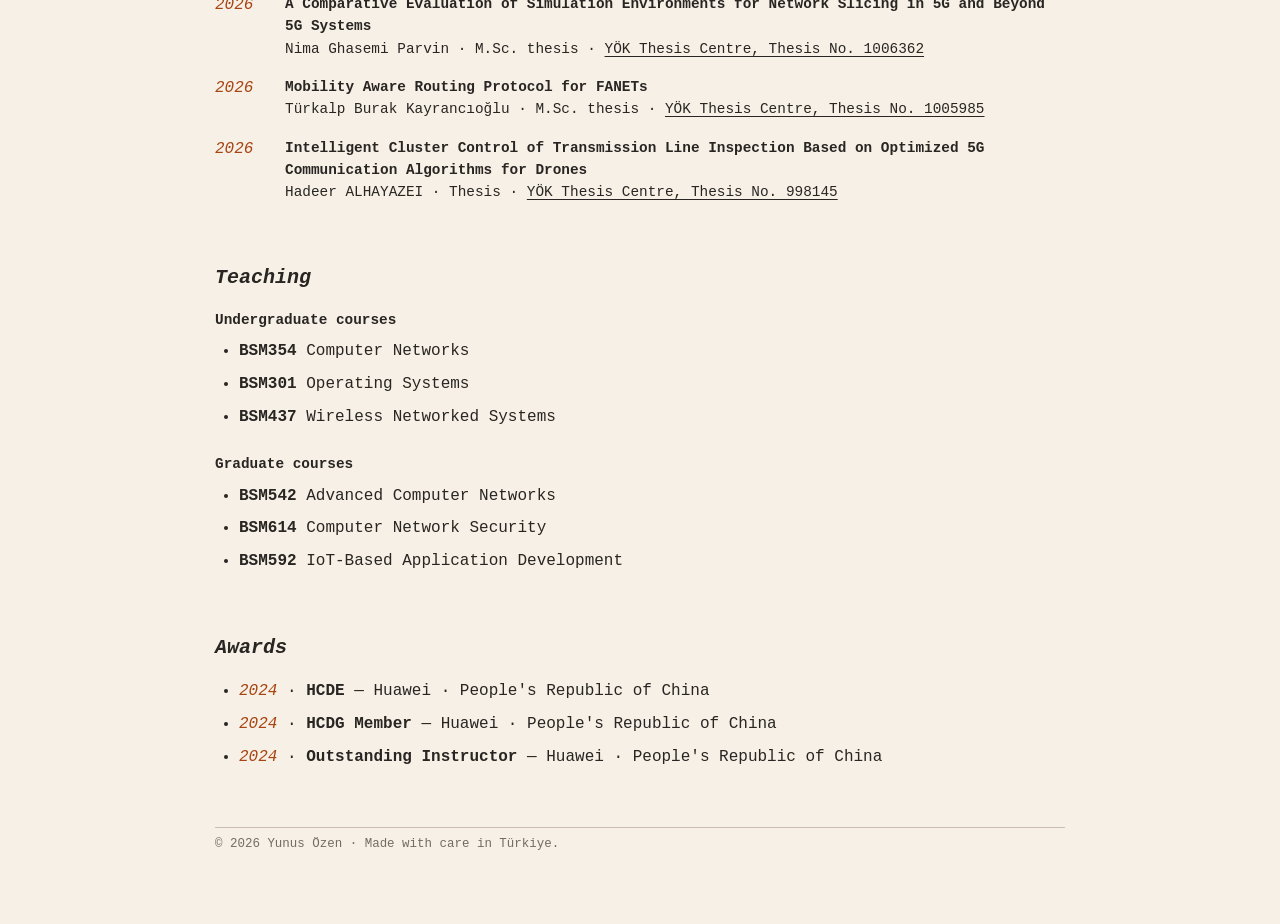
==== commit e94e1767: "Show project years without UNIS links" ====
--- a/index.html
+++ b/index.html
@@ -165,12 +165,12 @@
         <h2 id="projects-title"><em>Academic Projects</em></h2>
         <ul class="project-list">
           <li>
-            <strong><a href="https://unis.yalova.edu.tr/proje-detay/2_CJSnDm_11/nesnelerin-interneti-cihazlarindan-elde-edilen-eeg-sinyalleri-kullanilarak-derin-ogrenme-aglari-ile-otomatik-uyku-evrelemesi-yapan-cevrimici-sistemin-tasarimi-ve-gerceklestirilmesi" target="_blank" rel="noopener noreferrer">Online Automatic Sleep Staging Using EEG Signals from IoT Devices and Deep Learning</a></strong><br />
+            <strong>Online Automatic Sleep Staging Using EEG Signals from IoT Devices and Deep Learning</strong><br />
             Principal investigator · Yalova University · 2021–2022
           </li>
           <li>
             <strong>Apple Disease Detection Using UAV Imagery</strong><br />
-            Researcher
+            Researcher · 2018–2019
           </li>
           <li>
             <strong>Adaptive QoS-Aware MAC Protocol for Wireless Multimedia Sensor Networks</strong><br />
@@ -178,10 +178,9 @@
           </li>
           <li>
             <strong>RSSI-Based Adaptive Indoor Location Tracking</strong><br />
-            Project team member · Yalova University
+            Project team member · Yalova University · 2012–2013
           </li>
         </ul>
-        <p class="small"><a href="https://unis.yalova.edu.tr/akademisyen-detay/calismalar/yunus.ozen/Tur%3DKisiProje" target="_blank" rel="noopener noreferrer">Academic projects on UNIS →</a></p>
       </section>
 
       <section id="theses" aria-labelledby="theses-title">
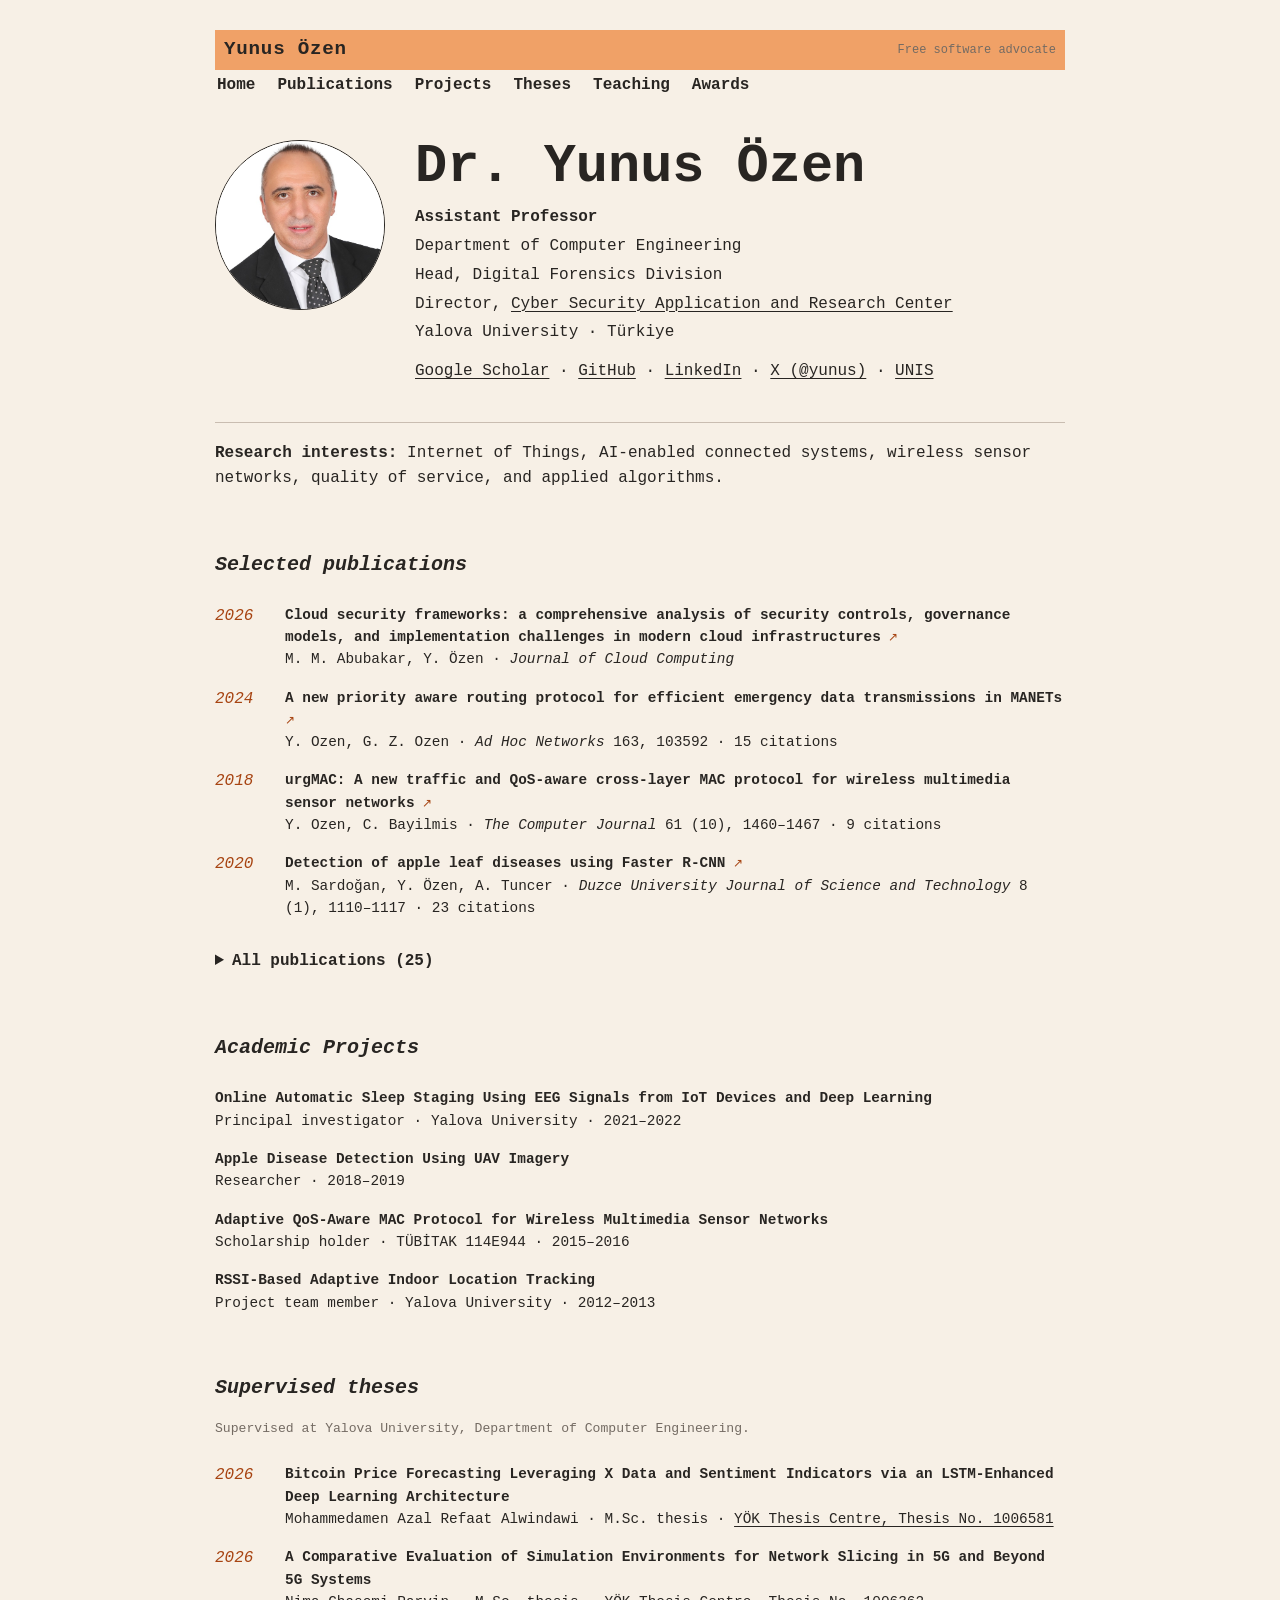
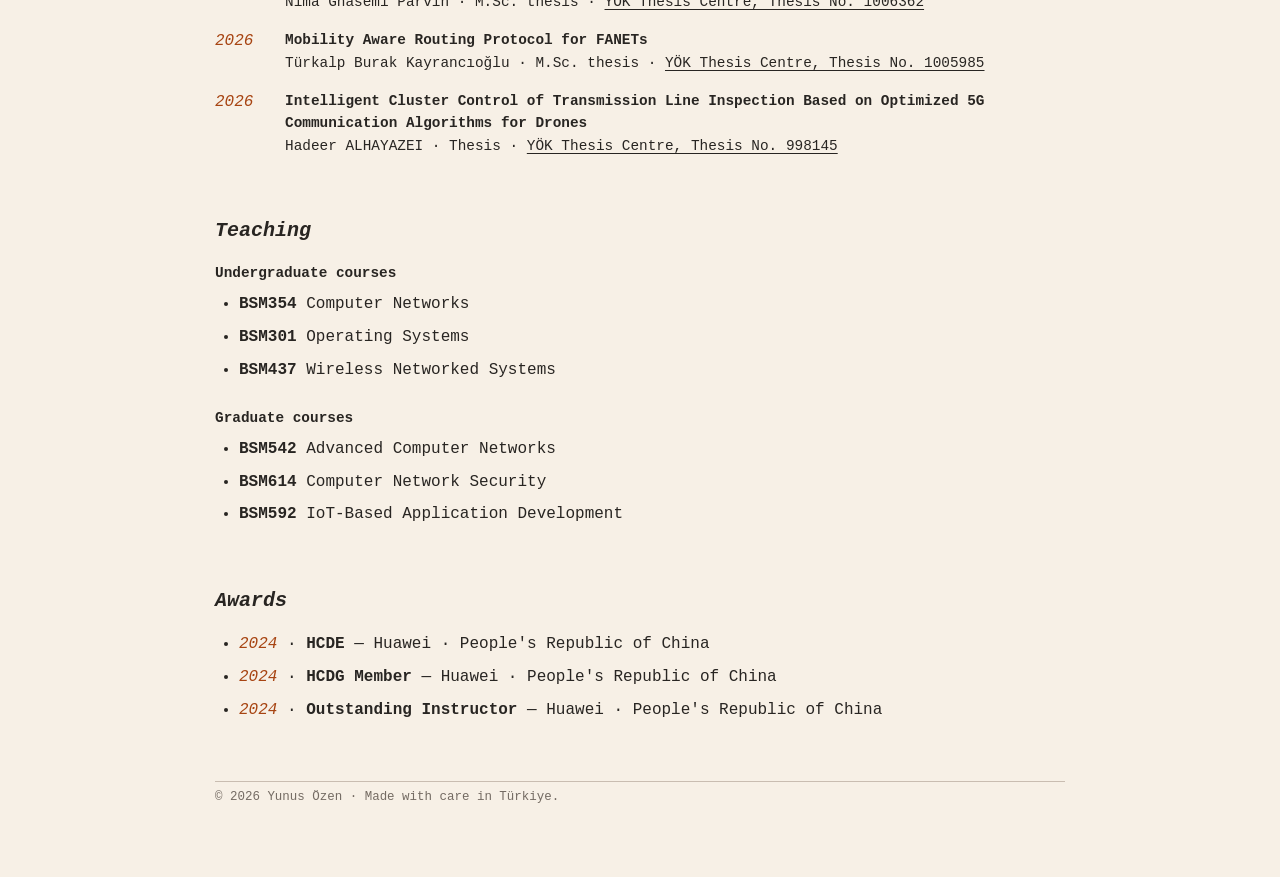
==== commit 58b944dc: "Remove publications footer Scholar link" ====
--- a/index.html
+++ b/index.html
@@ -154,11 +154,6 @@
           </ol>
         </details>
 
-        <p>
-          <a href="https://scholar.google.com/citations?user=QwFekkYAAAAJ&hl=en"
-            >Google Scholar →</a
-          >
-        </p>
       </section>
 
       <section id="projects" aria-labelledby="projects-title">
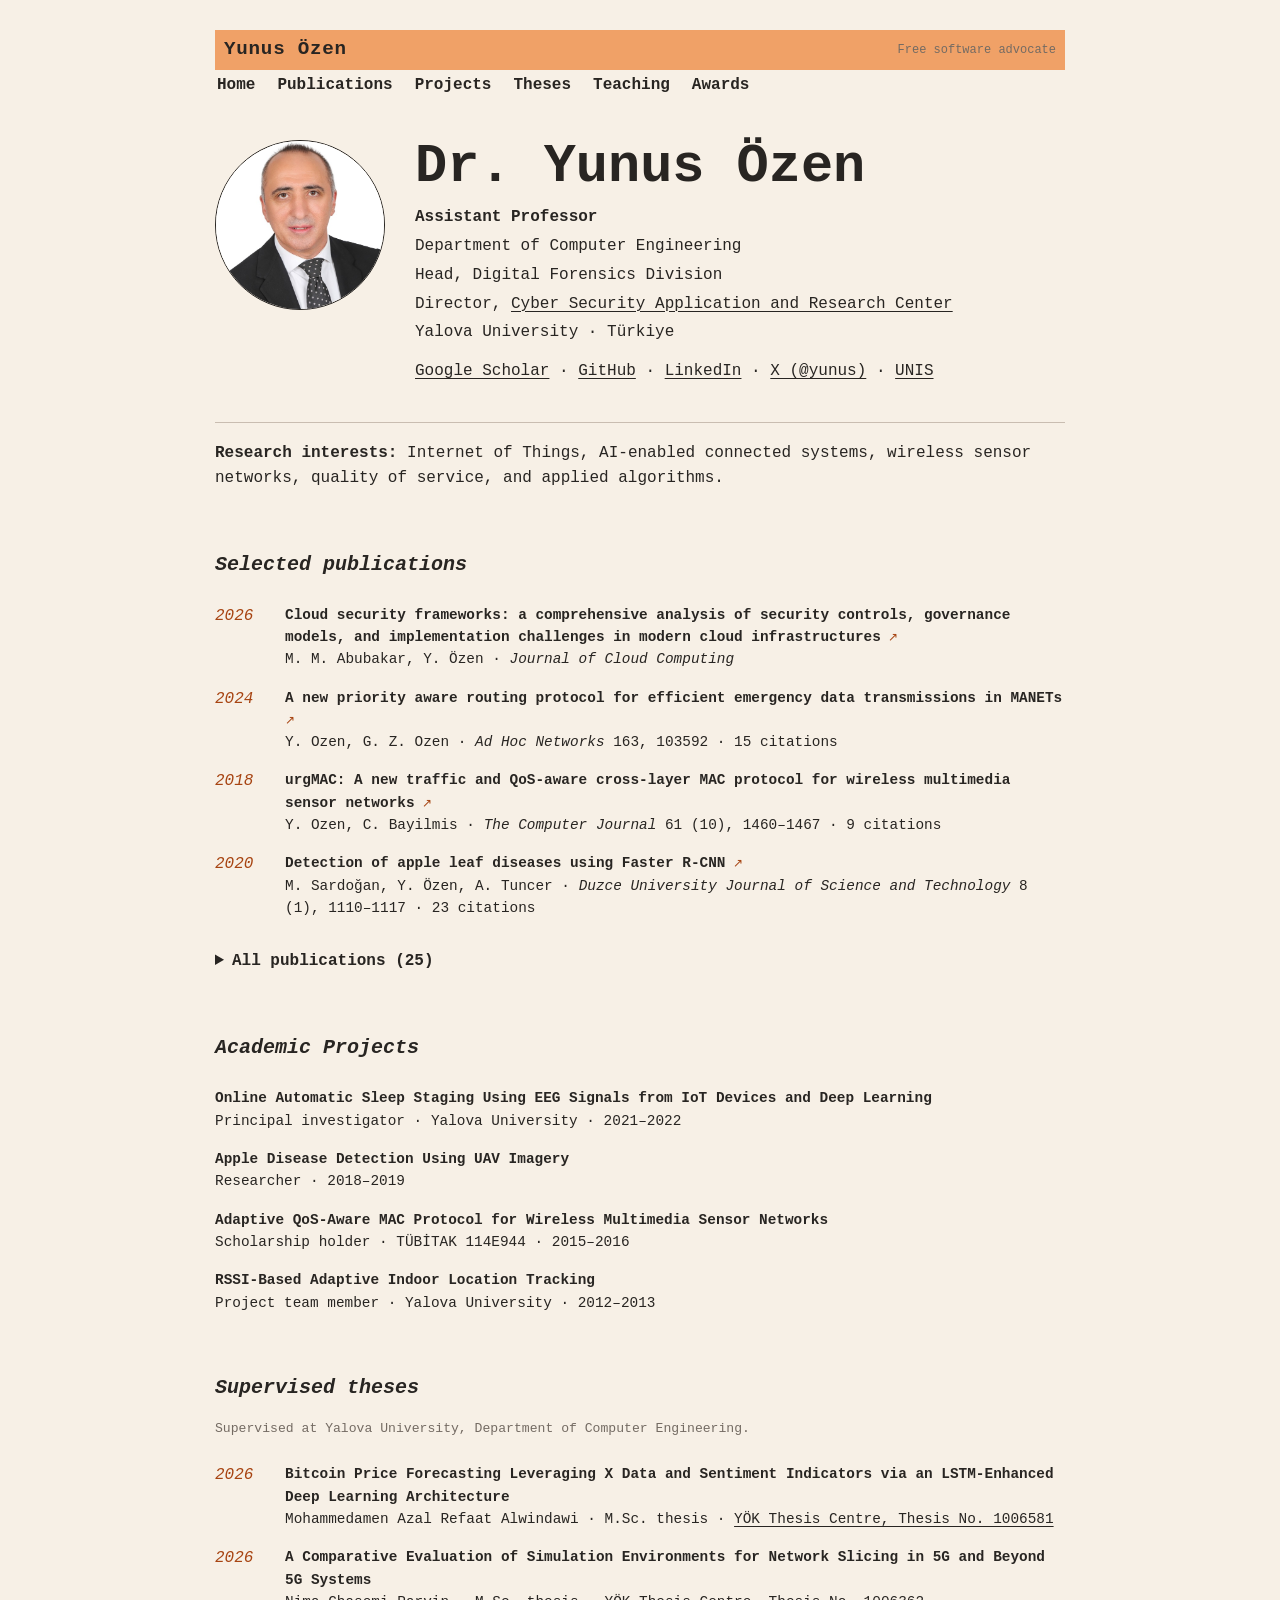
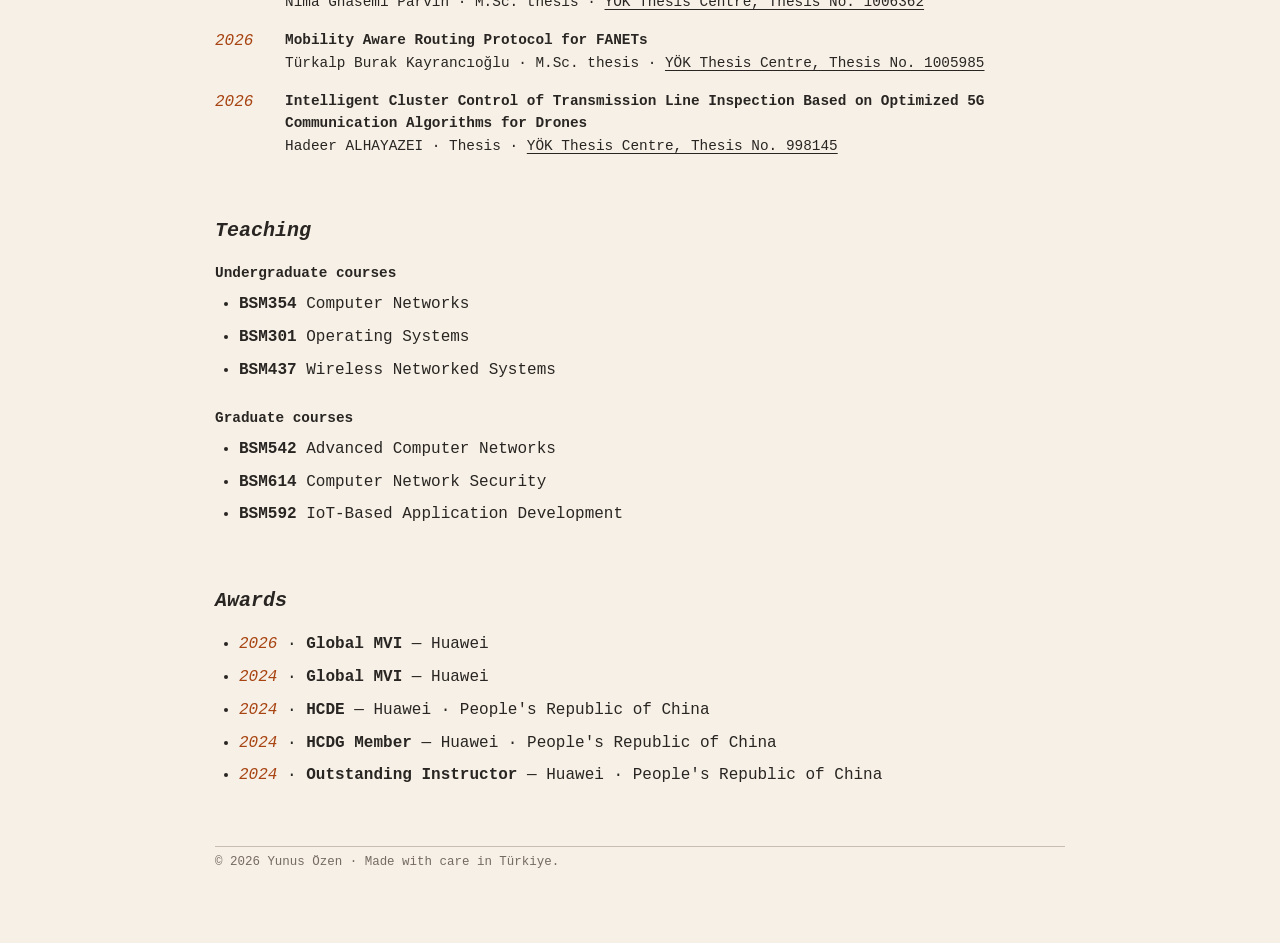
==== commit a1a8c7df: "Add Huawei Global MVI recognitions" ====
--- a/index.html
+++ b/index.html
@@ -241,6 +241,8 @@
       <section id="awards" aria-labelledby="awards-title">
         <h2 id="awards-title"><em>Awards</em></h2>
         <ul class="awards-list">
+          <li><time datetime="2026">2026</time> · <strong>Global MVI</strong> — Huawei</li>
+          <li><time datetime="2024">2024</time> · <strong>Global MVI</strong> — Huawei</li>
           <li><time datetime="2024">2024</time> · <strong>HCDE</strong> — Huawei · People's Republic of China</li>
           <li><time datetime="2024">2024</time> · <strong>HCDG Member</strong> — Huawei · People's Republic of China</li>
           <li><time datetime="2024">2024</time> · <strong>Outstanding Instructor</strong> — Huawei · People's Republic of China</li>
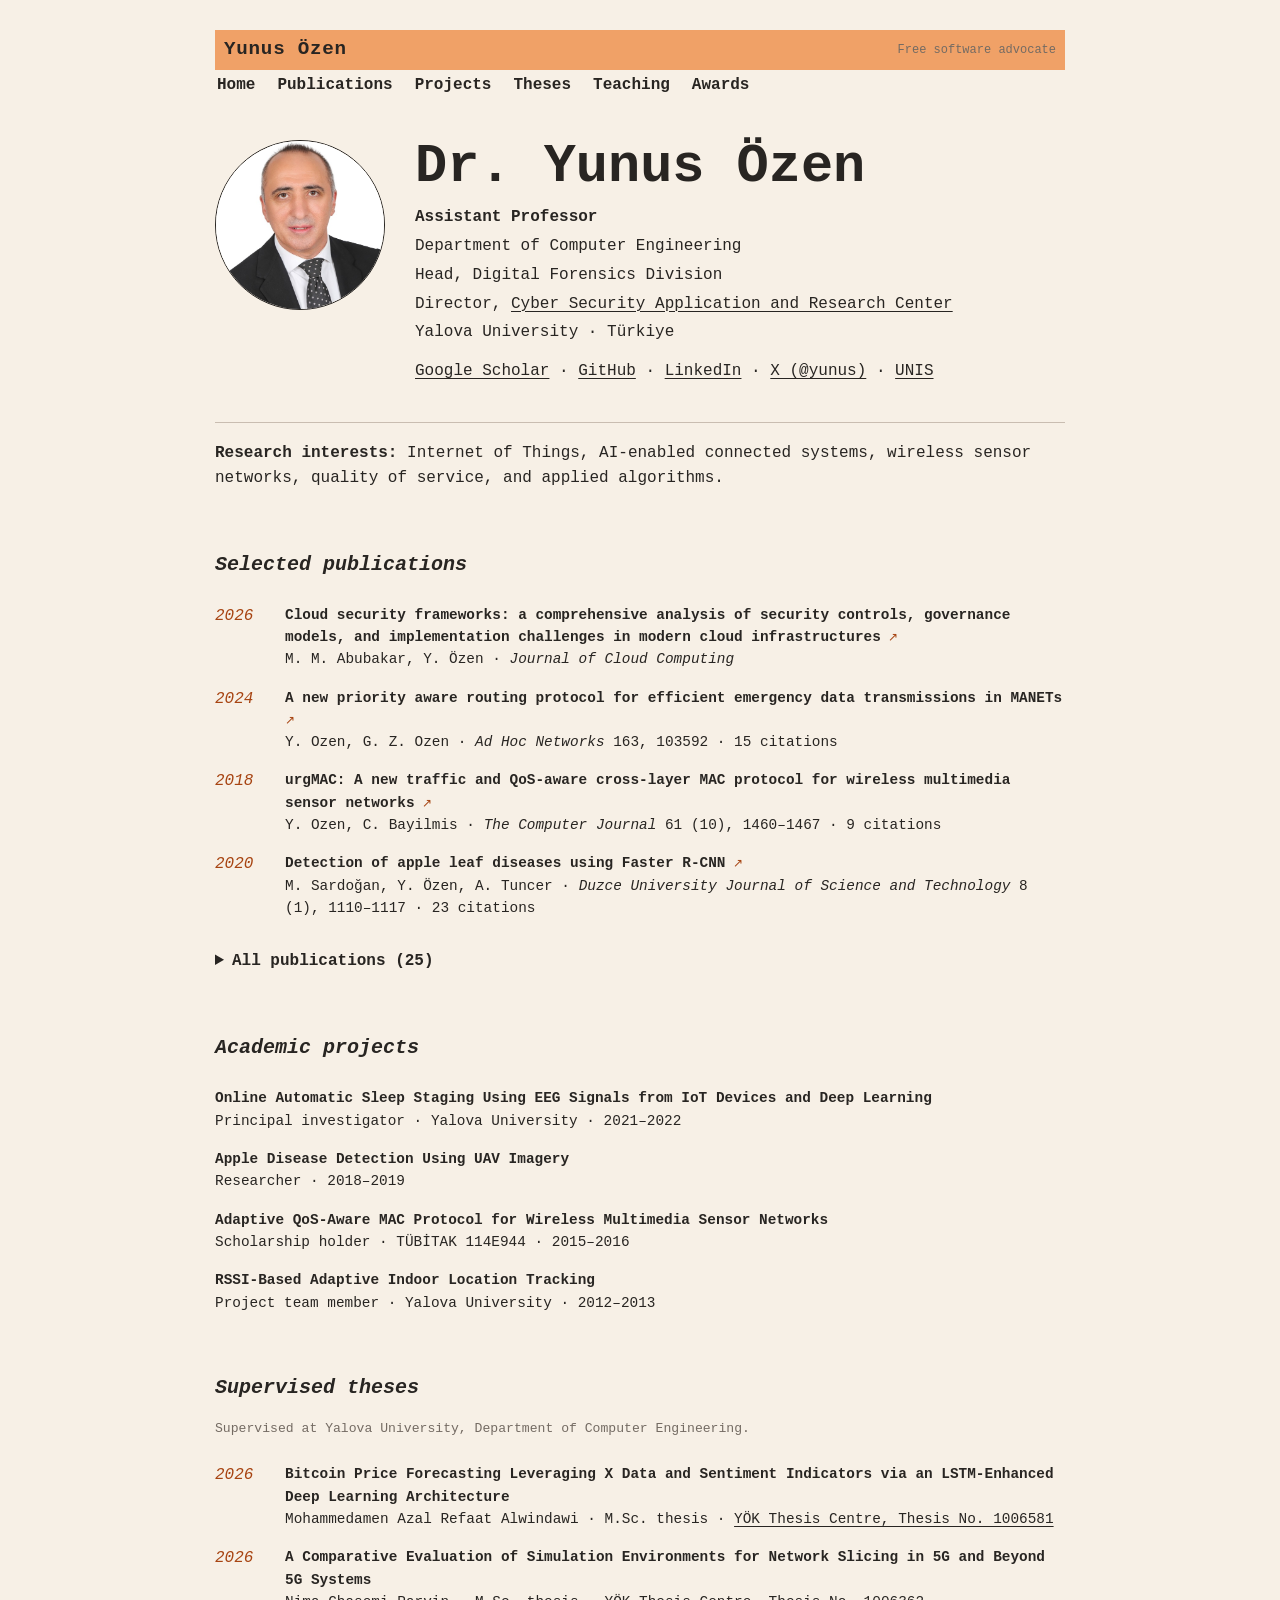
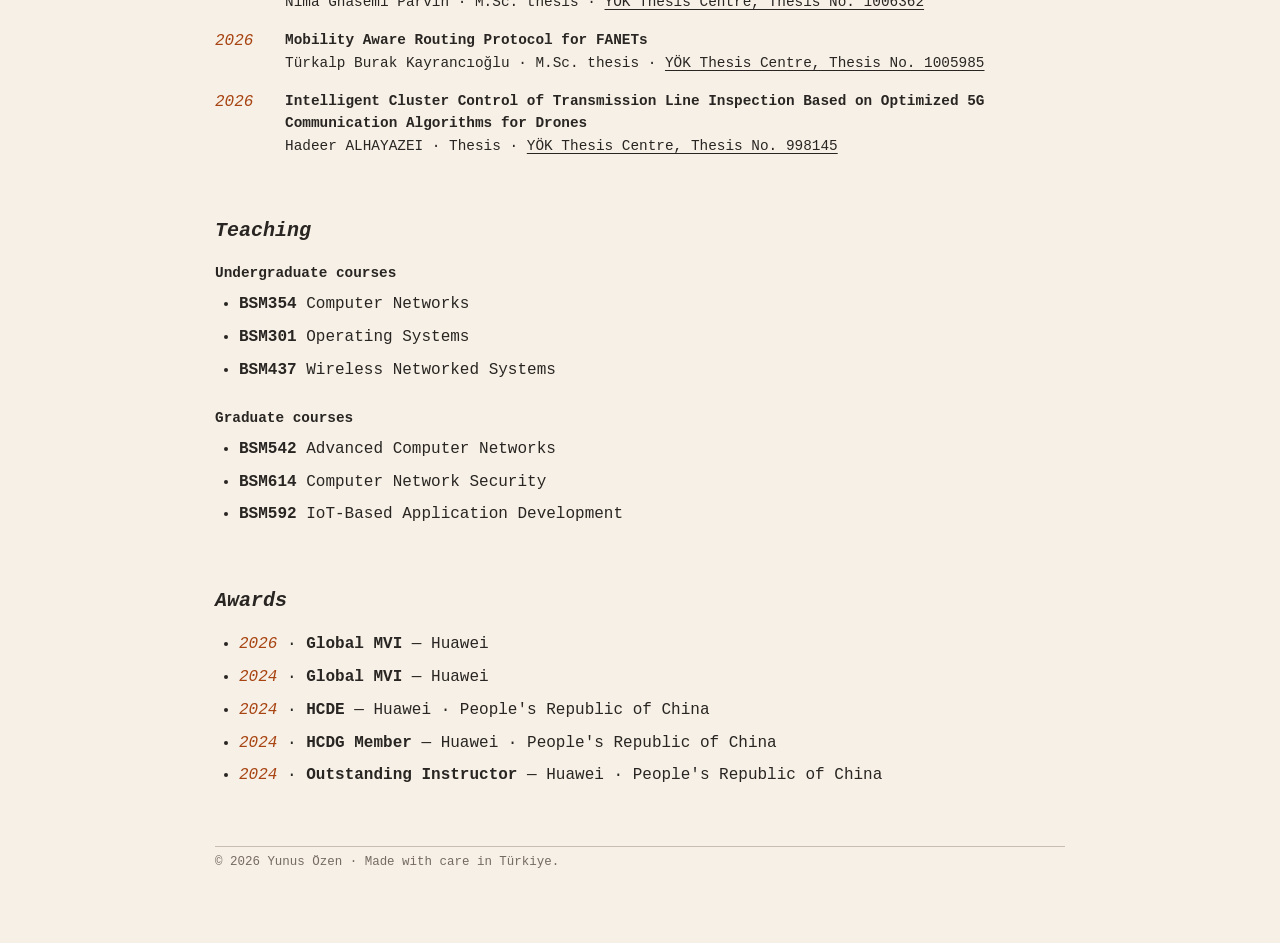
==== commit 093555d2: "Match project heading capitalization" ====
--- a/index.html
+++ b/index.html
@@ -157,7 +157,7 @@
       </section>
 
       <section id="projects" aria-labelledby="projects-title">
-        <h2 id="projects-title"><em>Academic Projects</em></h2>
+        <h2 id="projects-title"><em>Academic projects</em></h2>
         <ul class="project-list">
           <li>
             <strong>Online Automatic Sleep Staging Using EEG Signals from IoT Devices and Deep Learning</strong><br />
